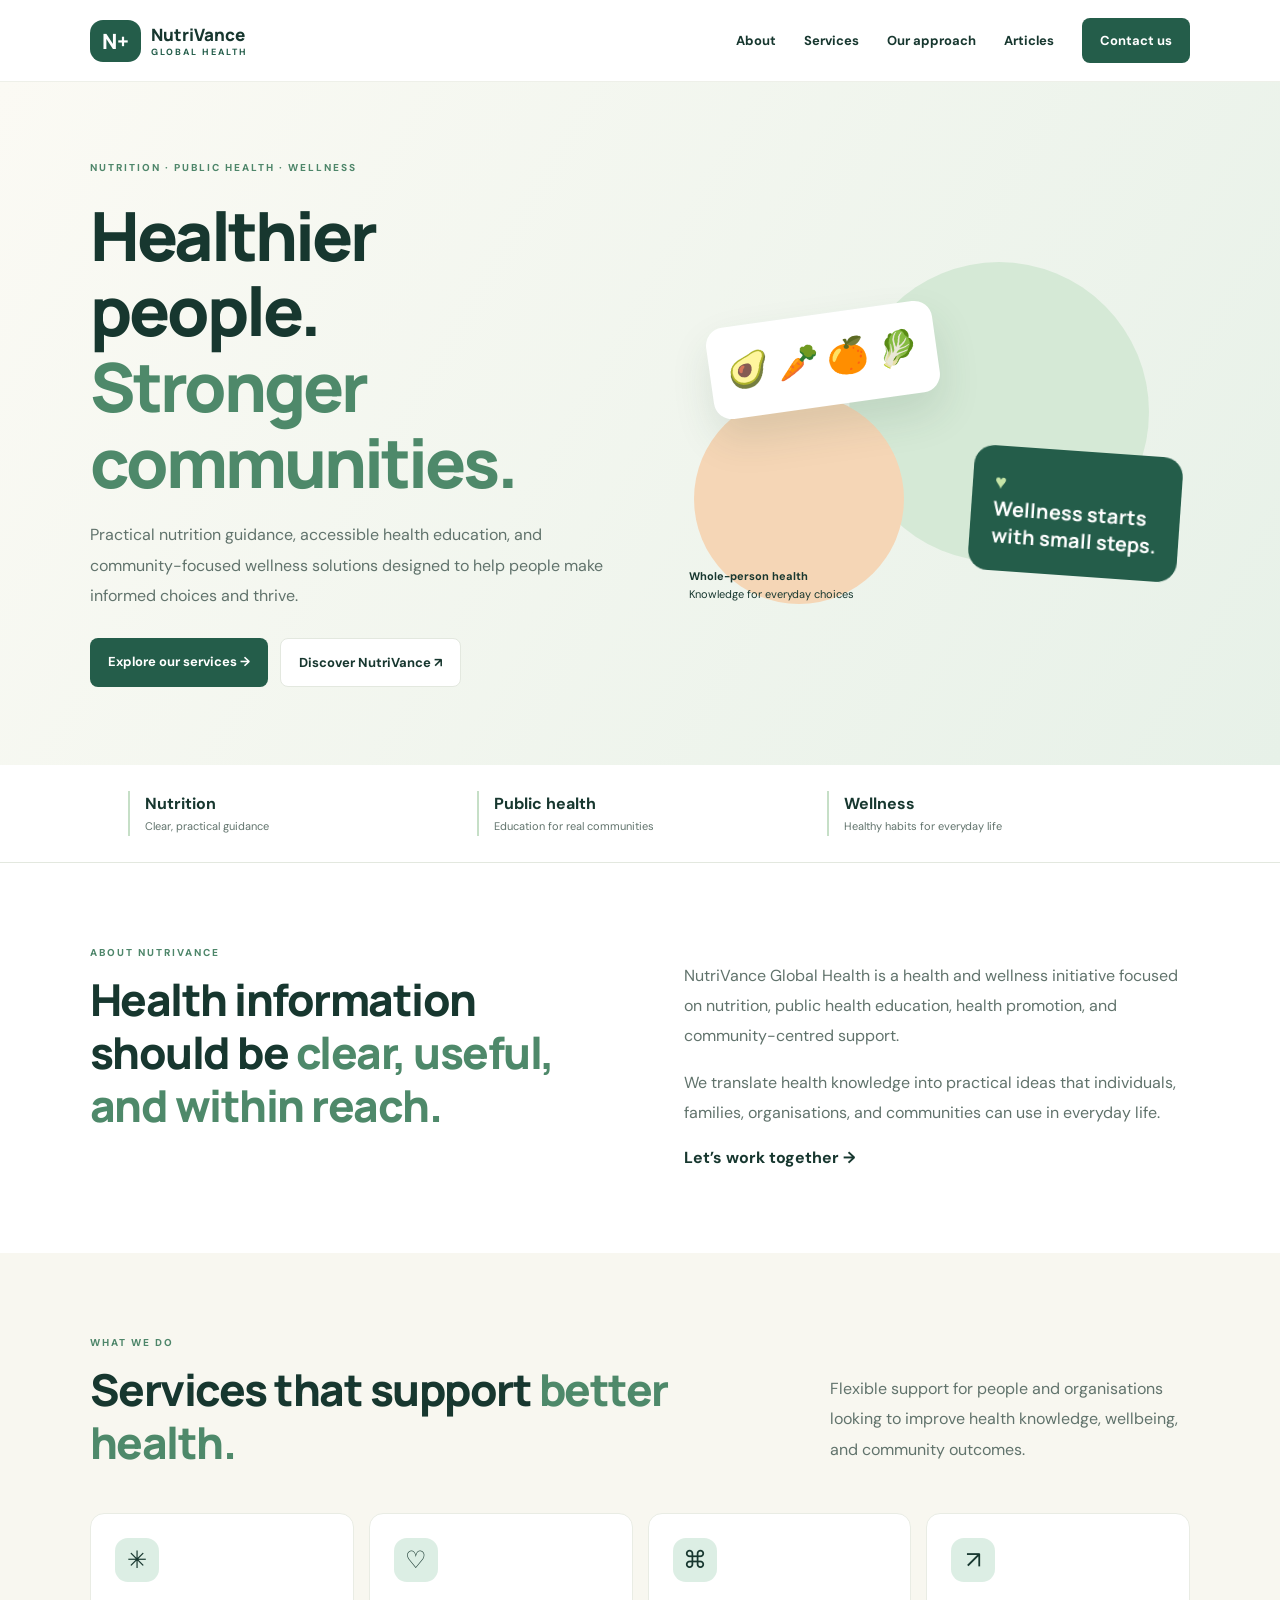
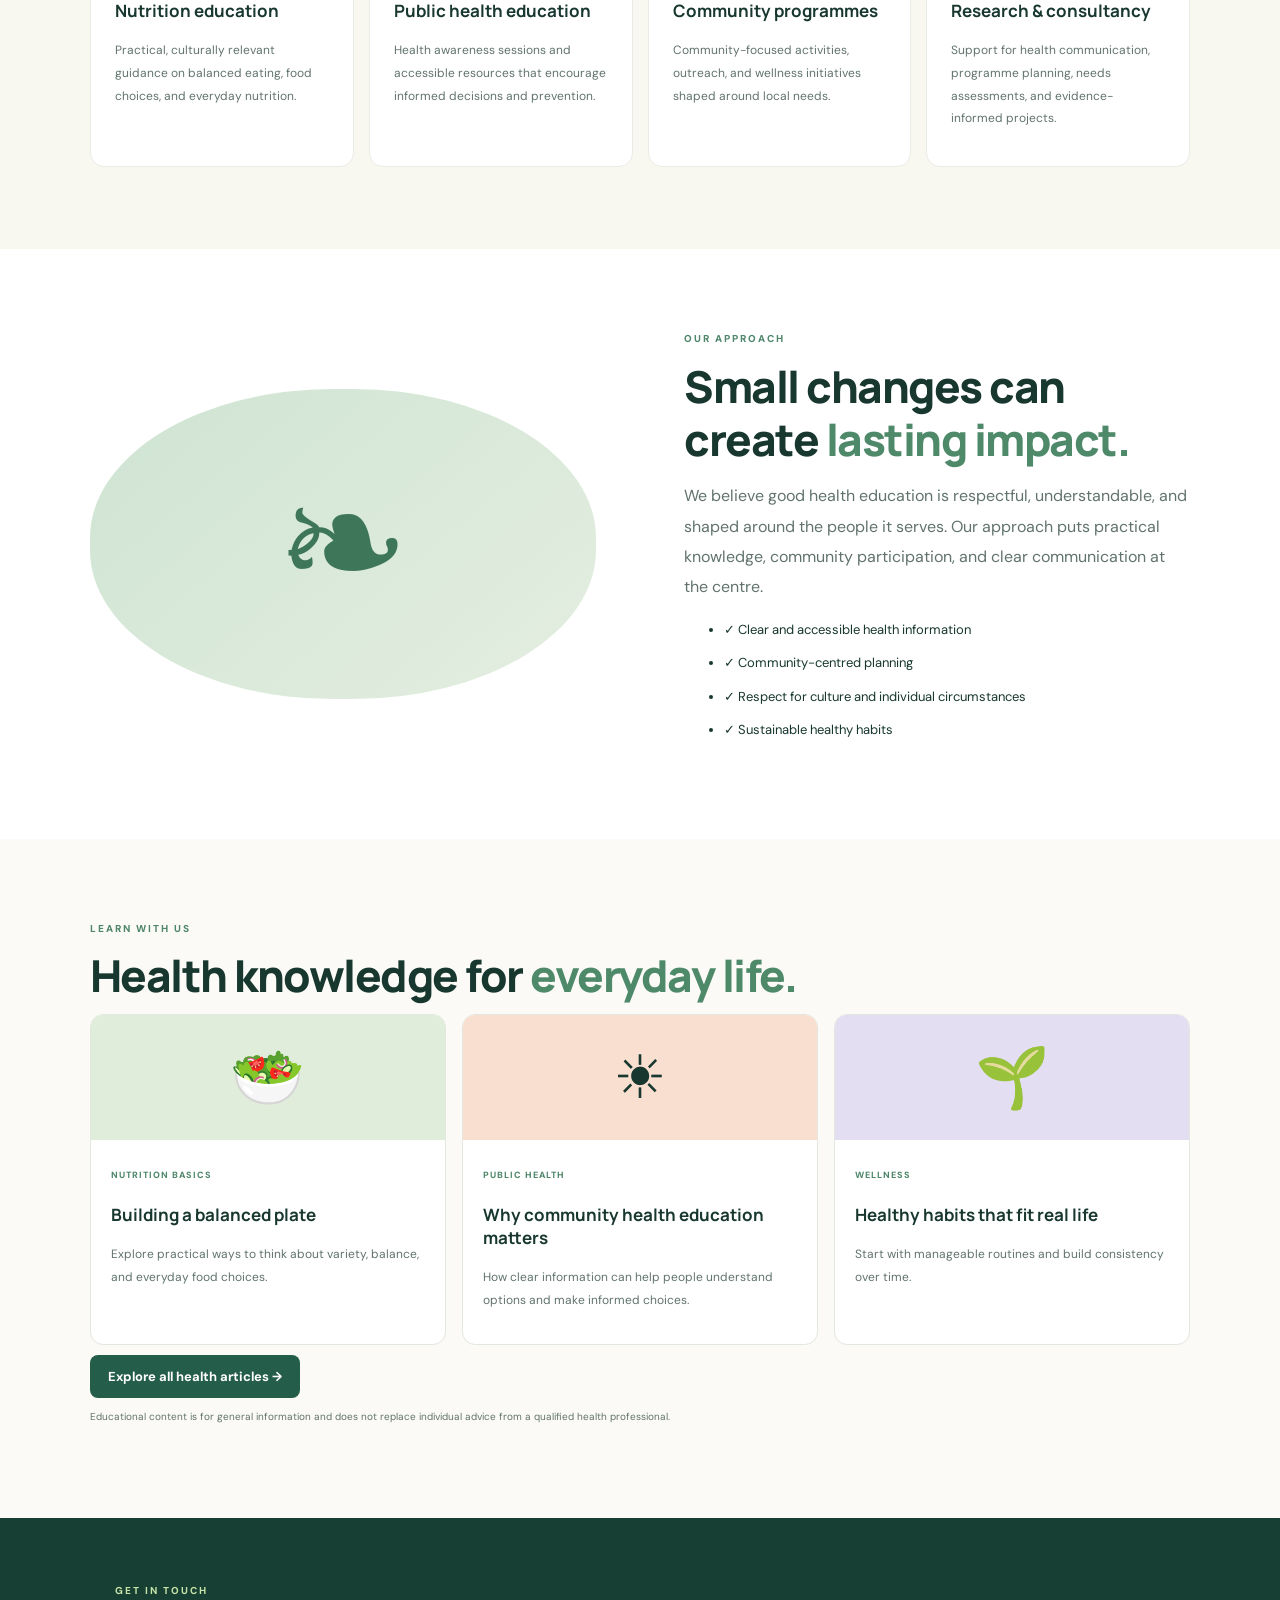
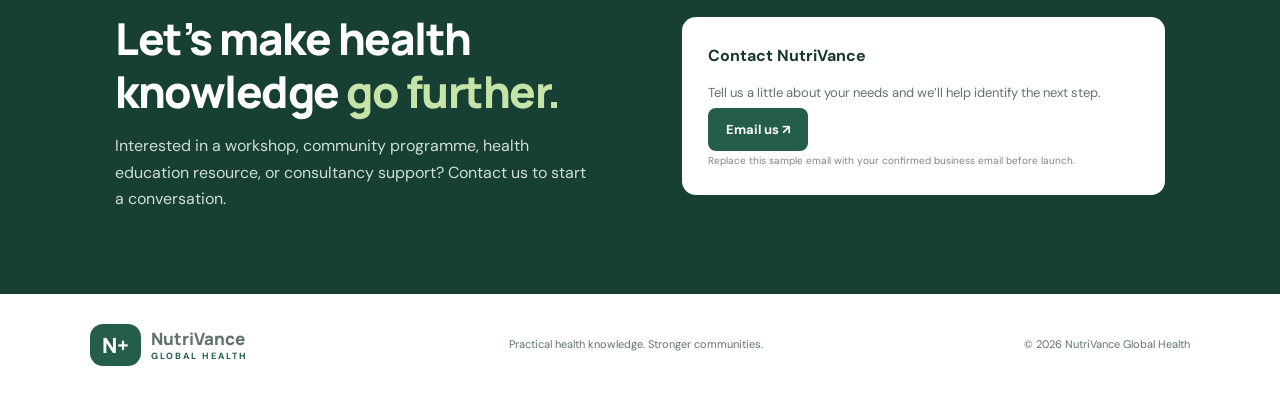
==== index.html @ e21e2927 "Add files via upload Upload website files" ====
<!doctype html>
<html lang="en"><head><meta charset="utf-8"><meta name="viewport" content="width=device-width, initial-scale=1"><meta name="description" content="NutriVance Global Health supports healthier communities through nutrition, public health education and wellness."><title>NutriVance Global Health</title><style>
@import url('https://fonts.googleapis.com/css2?family=DM+Sans:wght@400;500;600;700&family=Manrope:wght@400;500;600;700;800&display=swap');:root{--ink:#17372f;--muted:#61736c;--green:#245d4a;--cream:#f8f7f0;--line:#e3e8df}*{box-sizing:border-box}html{scroll-behavior:smooth}body{margin:0;color:var(--ink);font-family:'DM Sans',sans-serif;line-height:1.65}a{color:inherit;text-decoration:none}.header{height:82px;display:flex;align-items:center;justify-content:space-between;padding:0 7%;border-bottom:1px solid #eef0e9;background:white;position:sticky;top:0}.brand{display:flex;align-items:center;gap:10px;font:800 17px Manrope}.mark{background:var(--green);color:white;border-radius:13px;padding:7px 12px;font-size:21px}.brand small{display:block;letter-spacing:2px;font:700 9px 'DM Sans';color:var(--green)}nav{display:flex;align-items:center;gap:28px;font-size:13px;font-weight:700}.cta{background:var(--green);color:white;padding:12px 18px;border-radius:8px}.hero{padding:78px 7%;display:grid;grid-template-columns:1fr 1fr;gap:6%;align-items:center;background:linear-gradient(120deg,#fbfaf4,#e7f1e8)}.eyebrow,.tag{font-size:10px;letter-spacing:2px;font-weight:800;color:#4e866a}.hero h1{font:800 clamp(42px,5.3vw,68px)/1.12 Manrope;letter-spacing:-3px;margin:20px 0}.hero h1 em,h2 em{font-style:normal;color:#4e896a}.hero p,.section p{color:var(--muted);line-height:1.9}.hero p{max-width:540px}.buttons{display:flex;gap:12px;margin-top:26px;flex-wrap:wrap}.button{padding:13px 18px;border-radius:8px;font-weight:700;font-size:13px;background:var(--green);color:white}.button.secondary{background:white;color:var(--ink);border:1px solid var(--line)}.art{height:360px;position:relative;display:grid;place-items:center}.orb{position:absolute;border-radius:50%;width:300px;height:300px;background:#d5e9d6;right:8%;top:5%}.orb2{position:absolute;border-radius:50%;width:210px;height:210px;background:#f5d6b6;left:4%;bottom:0}.food{position:absolute;z-index:1;top:70px;left:7%;padding:18px;background:white;border-radius:18px;box-shadow:0 20px 40px #284f3920;font-size:34px;transform:rotate(-8deg)}.heart{position:absolute;z-index:2;right:2%;bottom:28px;background:var(--green);color:white;padding:22px;border-radius:20px;transform:rotate(4deg);font:700 20px Manrope}.heart span{color:#c6e4a7}.caption{position:absolute;bottom:0;left:3%;font-size:11px}.strip{display:grid;grid-template-columns:repeat(3,1fr);gap:24px;padding:26px 10%;border-bottom:1px solid var(--line)}.strip div{border-left:2px solid #c6dfc7;padding-left:15px}.strip strong,.strip span{display:block}.strip span{font-size:11px;color:var(--muted)}.section{padding:82px 7%}.intro{display:grid;grid-template-columns:1fr 1fr;gap:8%;align-items:start}.section h2,.contact h2{font:800 clamp(30px,3.5vw,44px)/1.2 Manrope;letter-spacing:-1.5px;margin:12px 0}.services{background:var(--cream)}.heading{display:flex;justify-content:space-between;gap:30px;align-items:end;margin-bottom:32px}.heading p{max-width:360px}.cards{display:grid;grid-template-columns:repeat(4,1fr);gap:15px}.card{background:white;padding:24px;border:1px solid #e9ece4;border-radius:14px}.icon{height:44px;width:44px;border-radius:13px;background:#dceee4;display:grid;place-items:center;font-size:24px}.card h3{font:700 17px Manrope}.card p{font-size:12px}.approach{display:grid;grid-template-columns:1fr 1fr;gap:8%;align-items:center}.visual{height:310px;border-radius:48%;background:linear-gradient(140deg,#cfe4d3,#e4eee0);display:grid;place-items:center;font-size:160px;color:#3e765a}.approach li{margin:12px 0;font-size:13px}.articles{background:#fbfaf6}.article-grid{display:grid;grid-template-columns:repeat(3,1fr);gap:16px}.article{border:1px solid var(--line);border-radius:13px;overflow:hidden;background:white}.article .emoji{height:125px;display:grid;place-items:center;font-size:60px;background:#e1eddb}.article div:last-child{padding:20px}.article small{font-size:9px;letter-spacing:1px;color:#4e866a;font-weight:800}.article h3{font:700 17px Manrope}.article p{font-size:12px}.contact{background:#173f34;color:white;padding:65px 9%;display:grid;grid-template-columns:1fr 1fr;gap:8%;align-items:center}.contact h2 em{color:#c6e4a7}.contact p{color:#d0ded5}.panel{background:white;color:var(--ink);border-radius:14px;padding:26px}.panel p{color:var(--muted);font-size:13px}.panel small{display:block;color:#7a8780;font-size:10px;margin-top:10px}.footer{padding:30px 7%;display:flex;justify-content:space-between;gap:15px;align-items:center;flex-wrap:wrap;font-size:11px;color:var(--muted)}@media(max-width:850px){.hero{grid-template-columns:1fr;padding:55px 6%}.art{max-width:520px;width:100%;margin:auto}.strip{padding:24px 6%}.section{padding:60px 6%}.cards{grid-template-columns:repeat(2,1fr)}.approach,.contact{grid-template-columns:1fr}.visual{height:250px}.heading{display:block}}@media(max-width:560px){.header{padding:0 5%;height:auto;min-height:75px;align-items:flex-start;padding-top:15px;padding-bottom:15px;gap:12px;flex-wrap:wrap}nav{gap:14px;flex-wrap:wrap;font-size:11px}.hero h1{letter-spacing:-2px}.art{height:280px}.orb{width:240px;height:240px}.orb2{width:160px;height:160px}.food{font-size:25px;padding:12px}.heart{font-size:16px;padding:16px}.strip{grid-template-columns:1fr;gap:14px}.intro{grid-template-columns:1fr;gap:10px}.cards,.article-grid{grid-template-columns:1fr}.contact{padding:50px 6%}.footer{display:block}.footer>*{margin:10px 0}}
</style></head><body>
<header class="header"><a class="brand" href="#home"><span class="mark">N+</span><span>NutriVance<small>GLOBAL HEALTH</small></span></a><nav><a href="#about">About</a><a href="#services">Services</a><a href="#approach">Our approach</a><a href="articles.html">Articles</a><a class="cta" href="#contact">Contact us</a></nav></header>
<main><section class="hero" id="home"><div><div class="eyebrow">NUTRITION · PUBLIC HEALTH · WELLNESS</div><h1>Healthier people.<br><em>Stronger communities.</em></h1><p>Practical nutrition guidance, accessible health education, and community-focused wellness solutions designed to help people make informed choices and thrive.</p><div class="buttons"><a class="button" href="#services">Explore our services →</a><a class="button secondary" href="#about">Discover NutriVance ↗</a></div></div><div class="art"><div class="orb"></div><div class="orb2"></div><div class="food">🥑 🥕 🍊 🥬</div><div class="heart"><span>♥</span><br>Wellness starts<br>with small steps.</div><div class="caption"><b>Whole-person health</b><br>Knowledge for everyday choices</div></div></section>
<div class="strip"><div><strong>Nutrition</strong><span>Clear, practical guidance</span></div><div><strong>Public health</strong><span>Education for real communities</span></div><div><strong>Wellness</strong><span>Healthy habits for everyday life</span></div></div>
<section class="section intro" id="about"><div><div class="tag">ABOUT NUTRIVANCE</div><h2>Health information should be <em>clear, useful, and within reach.</em></h2></div><div><p>NutriVance Global Health is a health and wellness initiative focused on nutrition, public health education, health promotion, and community-centred support.</p><p>We translate health knowledge into practical ideas that individuals, families, organisations, and communities can use in everyday life.</p><a href="#contact"><b>Let’s work together →</b></a></div></section>
<section class="section services" id="services"><div class="heading"><div><div class="tag">WHAT WE DO</div><h2>Services that support <em>better health.</em></h2></div><p>Flexible support for people and organisations looking to improve health knowledge, wellbeing, and community outcomes.</p></div><div class="cards"><article class="card"><div class="icon">✳</div><h3>Nutrition education</h3><p>Practical, culturally relevant guidance on balanced eating, food choices, and everyday nutrition.</p></article><article class="card"><div class="icon">♡</div><h3>Public health education</h3><p>Health awareness sessions and accessible resources that encourage informed decisions and prevention.</p></article><article class="card"><div class="icon">⌘</div><h3>Community programmes</h3><p>Community-focused activities, outreach, and wellness initiatives shaped around local needs.</p></article><article class="card"><div class="icon">↗</div><h3>Research & consultancy</h3><p>Support for health communication, programme planning, needs assessments, and evidence-informed projects.</p></article></div></section>
<section class="section approach" id="approach"><div class="visual">❧</div><div><div class="tag">OUR APPROACH</div><h2>Small changes can create <em>lasting impact.</em></h2><p>We believe good health education is respectful, understandable, and shaped around the people it serves. Our approach puts practical knowledge, community participation, and clear communication at the centre.</p><ul><li>✓ Clear and accessible health information</li><li>✓ Community-centred planning</li><li>✓ Respect for culture and individual circumstances</li><li>✓ Sustainable healthy habits</li></ul></div></section>
<section class="section articles" id="articles"><div class="tag">LEARN WITH US</div><h2>Health knowledge for <em>everyday life.</em></h2><div class="article-grid"><article class="article"><div class="emoji">🥗</div><div><small>NUTRITION BASICS</small><h3>Building a balanced plate</h3><p>Explore practical ways to think about variety, balance, and everyday food choices.</p></div></article><article class="article"><div class="emoji" style="background:#f9dfcf">☀</div><div><small>PUBLIC HEALTH</small><h3>Why community health education matters</h3><p>How clear information can help people understand options and make informed choices.</p></div></article><article class="article"><div class="emoji" style="background:#e4def3">🌱</div><div><small>WELLNESS</small><h3>Healthy habits that fit real life</h3><p>Start with manageable routines and build consistency over time.</p></div></article></div><p><a class="button" href="articles.html">Explore all health articles →</a></p><p style="font-size:10px">Educational content is for general information and does not replace individual advice from a qualified health professional.</p></section>
<section class="contact" id="contact"><div><div class="tag" style="color:#c6e4a7">GET IN TOUCH</div><h2>Let’s make health knowledge <em>go further.</em></h2><p>Interested in a workshop, community programme, health education resource, or consultancy support? Contact us to start a conversation.</p></div><div class="panel"><b>Contact NutriVance</b><p>Tell us a little about your needs and we’ll help identify the next step.</p><a class="button" href="mailto:hello@nutrivanceglobalhealth.com?subject=NutriVance%20Global%20Health%20Enquiry">Email us ↗</a><small>Replace this sample email with your confirmed business email before launch.</small></div></section></main>
<footer class="footer"><a class="brand" href="#home"><span class="mark">N+</span><span>NutriVance<small>GLOBAL HEALTH</small></span></a><span>Practical health knowledge. Stronger communities.</span><span>© <span id="year"></span> NutriVance Global Health</span></footer><script>document.getElementById('year').textContent=new Date().getFullYear()</script></body></html>
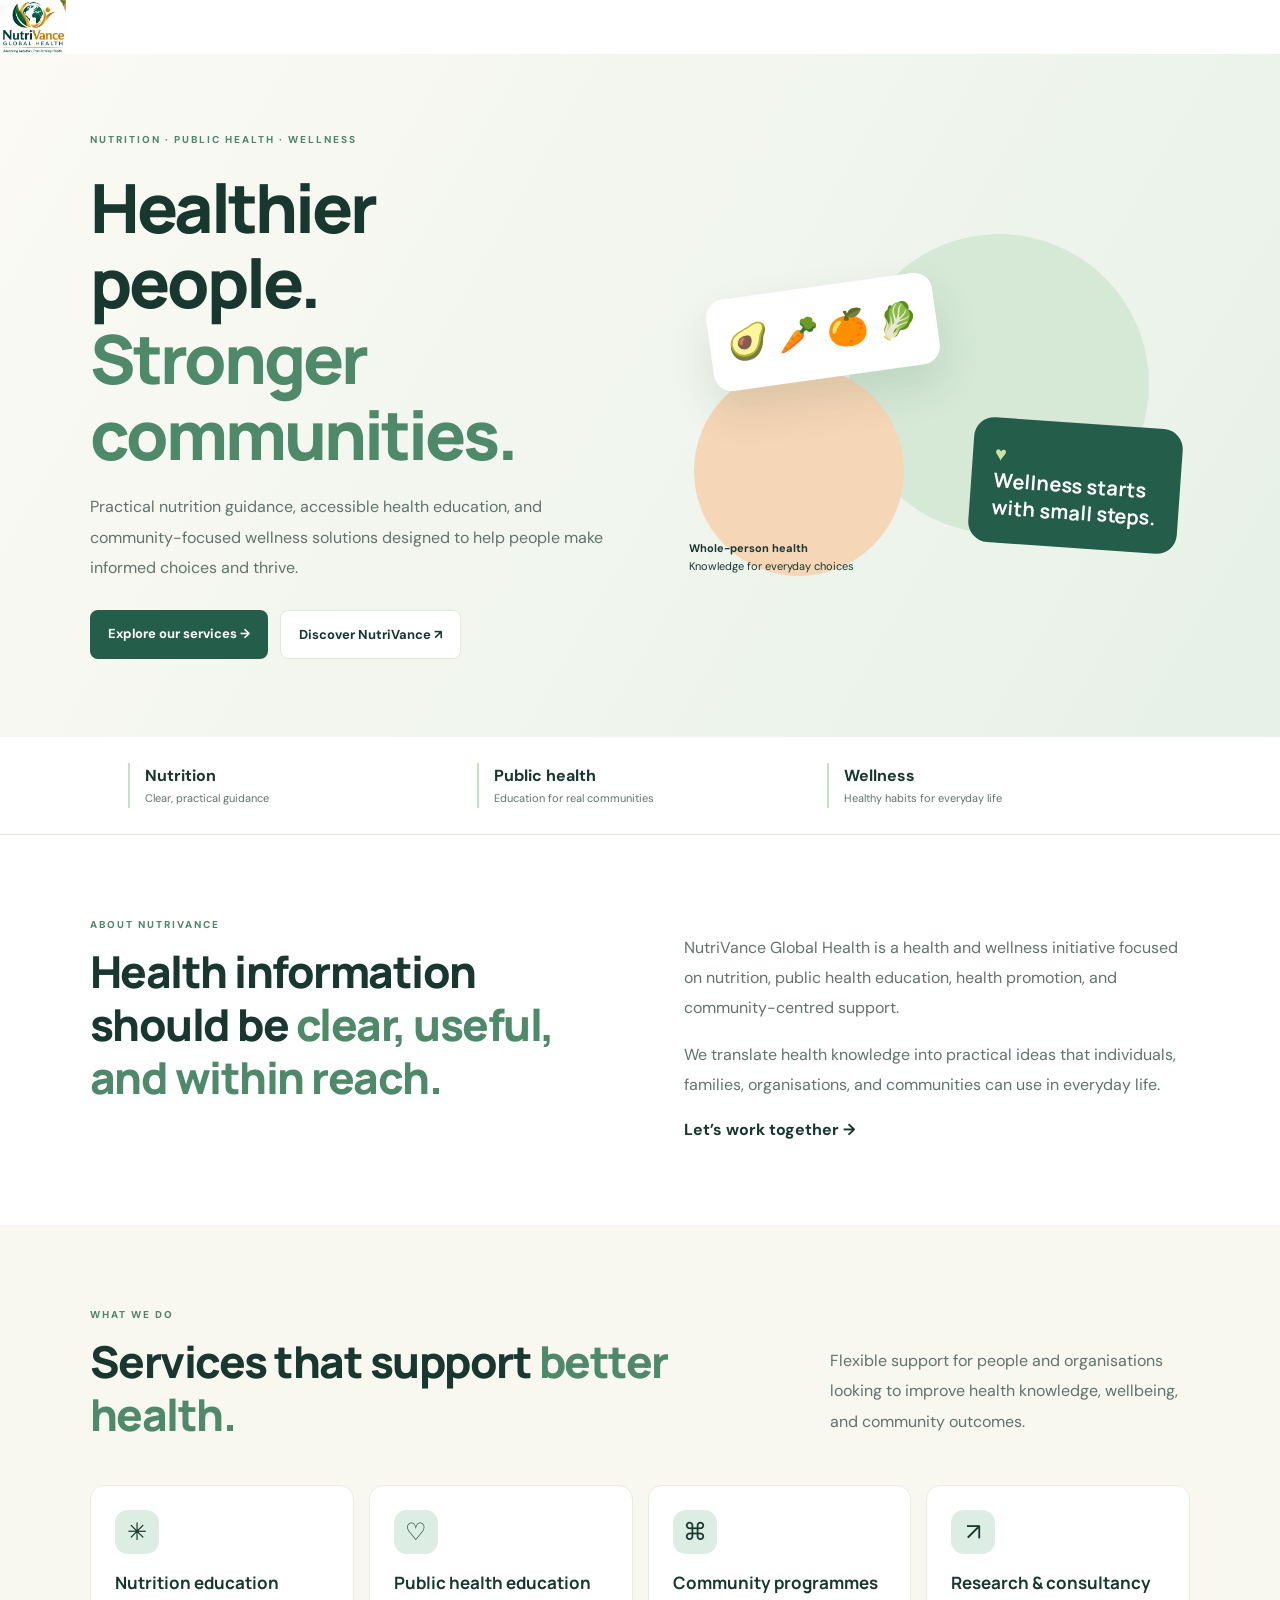
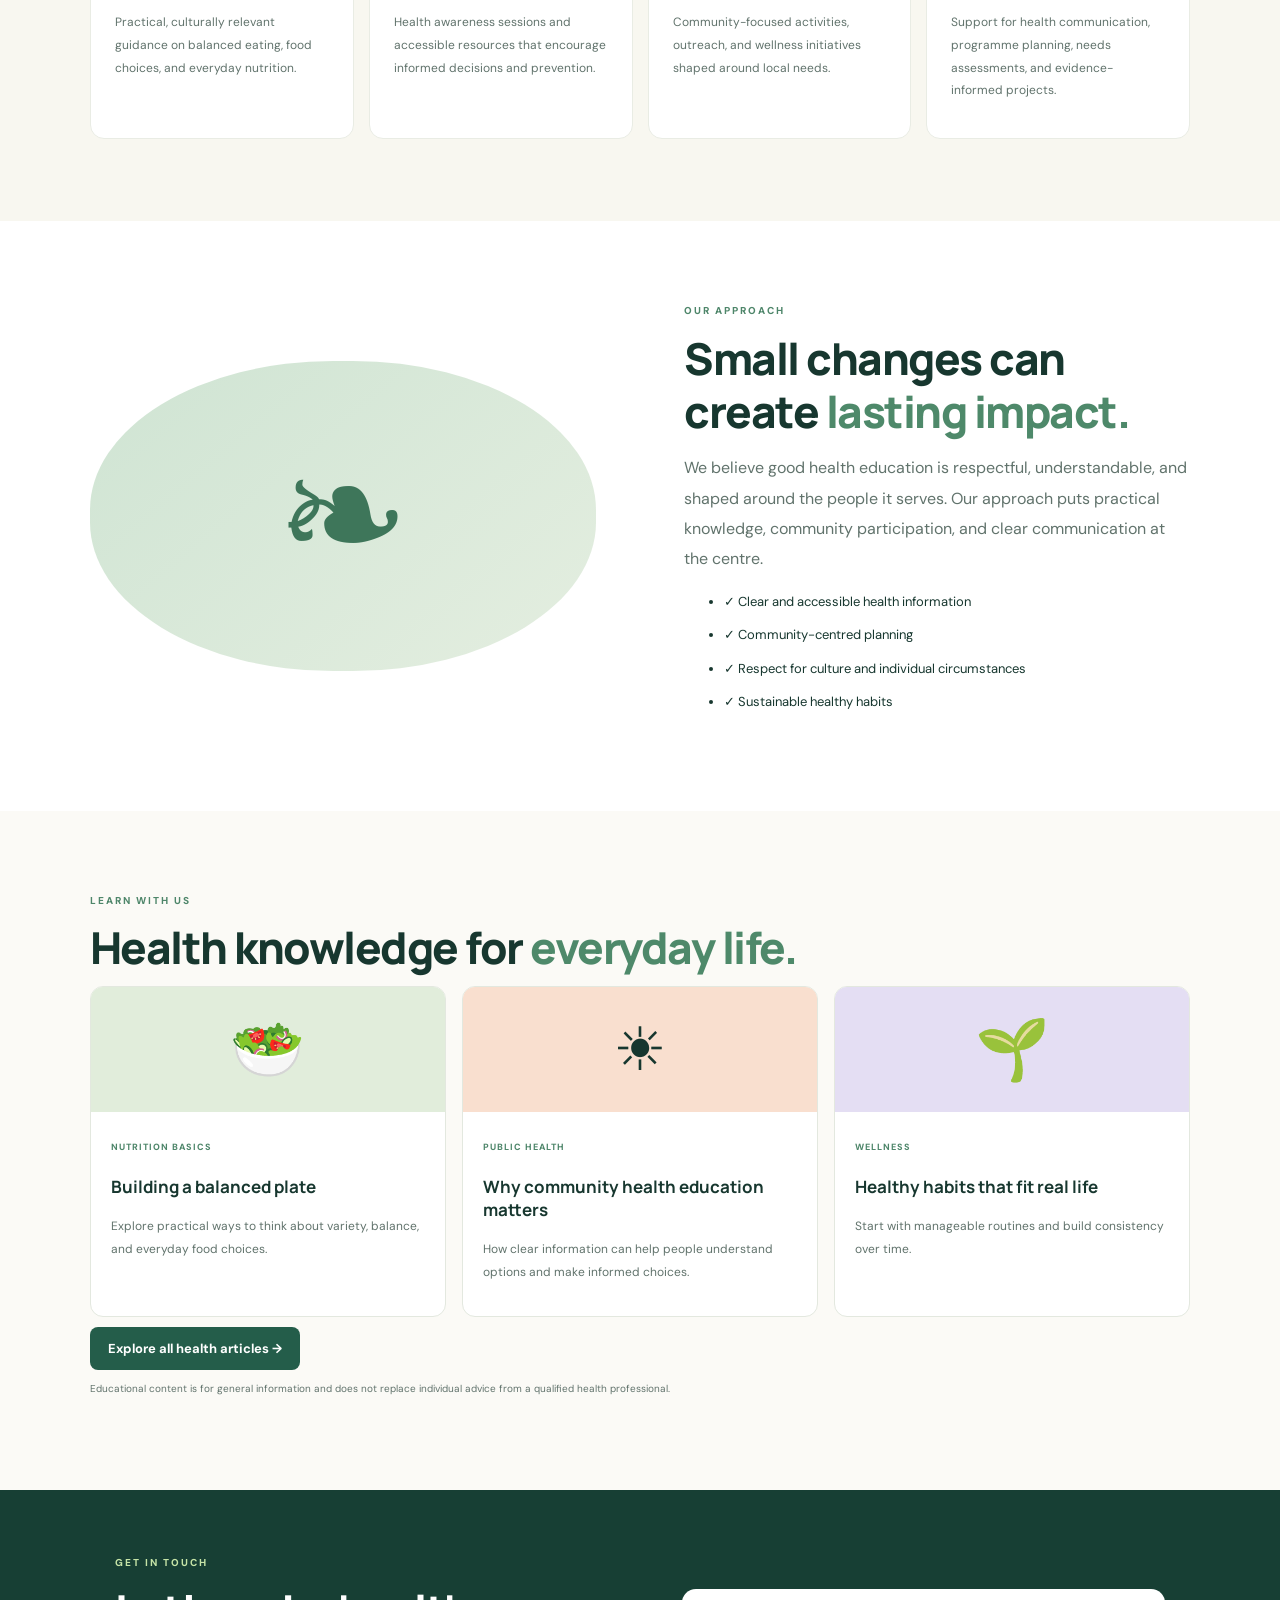
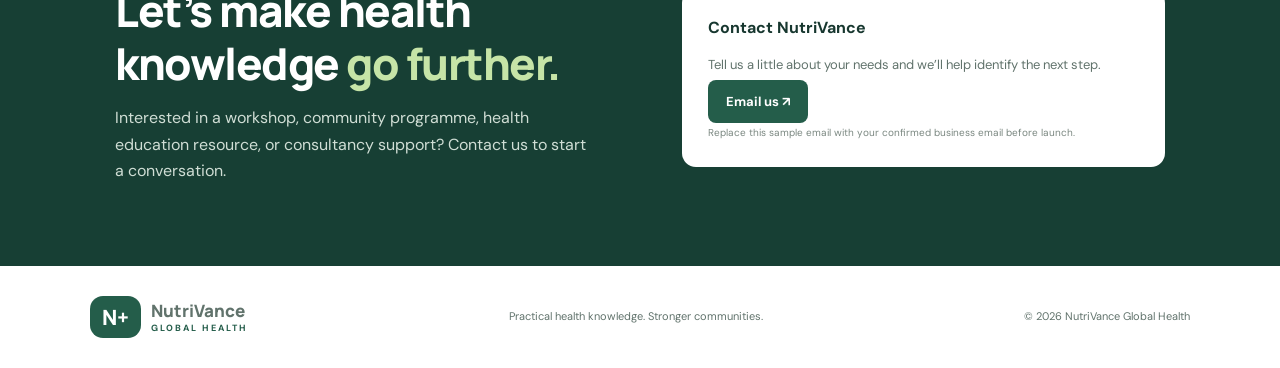
==== commit 81aecfbd: "Update index.html" ====
--- a/index.html
+++ b/index.html
@@ -1,8 +1,15 @@
 <!doctype html>
 <html lang="en"><head><meta charset="utf-8"><meta name="viewport" content="width=device-width, initial-scale=1"><meta name="description" content="NutriVance Global Health supports healthier communities through nutrition, public health education and wellness."><title>NutriVance Global Health</title><style>
 @import url('https://fonts.googleapis.com/css2?family=DM+Sans:wght@400;500;600;700&family=Manrope:wght@400;500;600;700;800&display=swap');:root{--ink:#17372f;--muted:#61736c;--green:#245d4a;--cream:#f8f7f0;--line:#e3e8df}*{box-sizing:border-box}html{scroll-behavior:smooth}body{margin:0;color:var(--ink);font-family:'DM Sans',sans-serif;line-height:1.65}a{color:inherit;text-decoration:none}.header{height:82px;display:flex;align-items:center;justify-content:space-between;padding:0 7%;border-bottom:1px solid #eef0e9;background:white;position:sticky;top:0}.brand{display:flex;align-items:center;gap:10px;font:800 17px Manrope}.mark{background:var(--green);color:white;border-radius:13px;padding:7px 12px;font-size:21px}.brand small{display:block;letter-spacing:2px;font:700 9px 'DM Sans';color:var(--green)}nav{display:flex;align-items:center;gap:28px;font-size:13px;font-weight:700}.cta{background:var(--green);color:white;padding:12px 18px;border-radius:8px}.hero{padding:78px 7%;display:grid;grid-template-columns:1fr 1fr;gap:6%;align-items:center;background:linear-gradient(120deg,#fbfaf4,#e7f1e8)}.eyebrow,.tag{font-size:10px;letter-spacing:2px;font-weight:800;color:#4e866a}.hero h1{font:800 clamp(42px,5.3vw,68px)/1.12 Manrope;letter-spacing:-3px;margin:20px 0}.hero h1 em,h2 em{font-style:normal;color:#4e896a}.hero p,.section p{color:var(--muted);line-height:1.9}.hero p{max-width:540px}.buttons{display:flex;gap:12px;margin-top:26px;flex-wrap:wrap}.button{padding:13px 18px;border-radius:8px;font-weight:700;font-size:13px;background:var(--green);color:white}.button.secondary{background:white;color:var(--ink);border:1px solid var(--line)}.art{height:360px;position:relative;display:grid;place-items:center}.orb{position:absolute;border-radius:50%;width:300px;height:300px;background:#d5e9d6;right:8%;top:5%}.orb2{position:absolute;border-radius:50%;width:210px;height:210px;background:#f5d6b6;left:4%;bottom:0}.food{position:absolute;z-index:1;top:70px;left:7%;padding:18px;background:white;border-radius:18px;box-shadow:0 20px 40px #284f3920;font-size:34px;transform:rotate(-8deg)}.heart{position:absolute;z-index:2;right:2%;bottom:28px;background:var(--green);color:white;padding:22px;border-radius:20px;transform:rotate(4deg);font:700 20px Manrope}.heart span{color:#c6e4a7}.caption{position:absolute;bottom:0;left:3%;font-size:11px}.strip{display:grid;grid-template-columns:repeat(3,1fr);gap:24px;padding:26px 10%;border-bottom:1px solid var(--line)}.strip div{border-left:2px solid #c6dfc7;padding-left:15px}.strip strong,.strip span{display:block}.strip span{font-size:11px;color:var(--muted)}.section{padding:82px 7%}.intro{display:grid;grid-template-columns:1fr 1fr;gap:8%;align-items:start}.section h2,.contact h2{font:800 clamp(30px,3.5vw,44px)/1.2 Manrope;letter-spacing:-1.5px;margin:12px 0}.services{background:var(--cream)}.heading{display:flex;justify-content:space-between;gap:30px;align-items:end;margin-bottom:32px}.heading p{max-width:360px}.cards{display:grid;grid-template-columns:repeat(4,1fr);gap:15px}.card{background:white;padding:24px;border:1px solid #e9ece4;border-radius:14px}.icon{height:44px;width:44px;border-radius:13px;background:#dceee4;display:grid;place-items:center;font-size:24px}.card h3{font:700 17px Manrope}.card p{font-size:12px}.approach{display:grid;grid-template-columns:1fr 1fr;gap:8%;align-items:center}.visual{height:310px;border-radius:48%;background:linear-gradient(140deg,#cfe4d3,#e4eee0);display:grid;place-items:center;font-size:160px;color:#3e765a}.approach li{margin:12px 0;font-size:13px}.articles{background:#fbfaf6}.article-grid{display:grid;grid-template-columns:repeat(3,1fr);gap:16px}.article{border:1px solid var(--line);border-radius:13px;overflow:hidden;background:white}.article .emoji{height:125px;display:grid;place-items:center;font-size:60px;background:#e1eddb}.article div:last-child{padding:20px}.article small{font-size:9px;letter-spacing:1px;color:#4e866a;font-weight:800}.article h3{font:700 17px Manrope}.article p{font-size:12px}.contact{background:#173f34;color:white;padding:65px 9%;display:grid;grid-template-columns:1fr 1fr;gap:8%;align-items:center}.contact h2 em{color:#c6e4a7}.contact p{color:#d0ded5}.panel{background:white;color:var(--ink);border-radius:14px;padding:26px}.panel p{color:var(--muted);font-size:13px}.panel small{display:block;color:#7a8780;font-size:10px;margin-top:10px}.footer{padding:30px 7%;display:flex;justify-content:space-between;gap:15px;align-items:center;flex-wrap:wrap;font-size:11px;color:var(--muted)}@media(max-width:850px){.hero{grid-template-columns:1fr;padding:55px 6%}.art{max-width:520px;width:100%;margin:auto}.strip{padding:24px 6%}.section{padding:60px 6%}.cards{grid-template-columns:repeat(2,1fr)}.approach,.contact{grid-template-columns:1fr}.visual{height:250px}.heading{display:block}}@media(max-width:560px){.header{padding:0 5%;height:auto;min-height:75px;align-items:flex-start;padding-top:15px;padding-bottom:15px;gap:12px;flex-wrap:wrap}nav{gap:14px;flex-wrap:wrap;font-size:11px}.hero h1{letter-spacing:-2px}.art{height:280px}.orb{width:240px;height:240px}.orb2{width:160px;height:160px}.food{font-size:25px;padding:12px}.heart{font-size:16px;padding:16px}.strip{grid-template-columns:1fr;gap:14px}.intro{grid-template-columns:1fr;gap:10px}.cards,.article-grid{grid-template-columns:1fr}.contact{padding:50px 6%}.footer{display:block}.footer>*{margin:10px 0}}
+  .brand-logo {
+  display: block;
+  height: 54px;
+  width: auto;
+  max-width: 220px;
+  object-fit: contain;
+}
 </style></head><body>
-<header class="header"><a class="brand" href="#home"><span class="mark">N+</span><span>NutriVance<small>GLOBAL HEALTH</small></span></a><nav><a href="#about">About</a><a href="#services">Services</a><a href="#approach">Our approach</a><a href="articles.html">Articles</a><a class="cta" href="#contact">Contact us</a></nav></header>
+<a class="brand" href="#home"><img src="nutrivance-logo.jpeg" alt="NutriVance Global Health" class="brand-logo"></a>
 <main><section class="hero" id="home"><div><div class="eyebrow">NUTRITION · PUBLIC HEALTH · WELLNESS</div><h1>Healthier people.<br><em>Stronger communities.</em></h1><p>Practical nutrition guidance, accessible health education, and community-focused wellness solutions designed to help people make informed choices and thrive.</p><div class="buttons"><a class="button" href="#services">Explore our services →</a><a class="button secondary" href="#about">Discover NutriVance ↗</a></div></div><div class="art"><div class="orb"></div><div class="orb2"></div><div class="food">🥑 🥕 🍊 🥬</div><div class="heart"><span>♥</span><br>Wellness starts<br>with small steps.</div><div class="caption"><b>Whole-person health</b><br>Knowledge for everyday choices</div></div></section>
 <div class="strip"><div><strong>Nutrition</strong><span>Clear, practical guidance</span></div><div><strong>Public health</strong><span>Education for real communities</span></div><div><strong>Wellness</strong><span>Healthy habits for everyday life</span></div></div>
 <section class="section intro" id="about"><div><div class="tag">ABOUT NUTRIVANCE</div><h2>Health information should be <em>clear, useful, and within reach.</em></h2></div><div><p>NutriVance Global Health is a health and wellness initiative focused on nutrition, public health education, health promotion, and community-centred support.</p><p>We translate health knowledge into practical ideas that individuals, families, organisations, and communities can use in everyday life.</p><a href="#contact"><b>Let’s work together →</b></a></div></section>
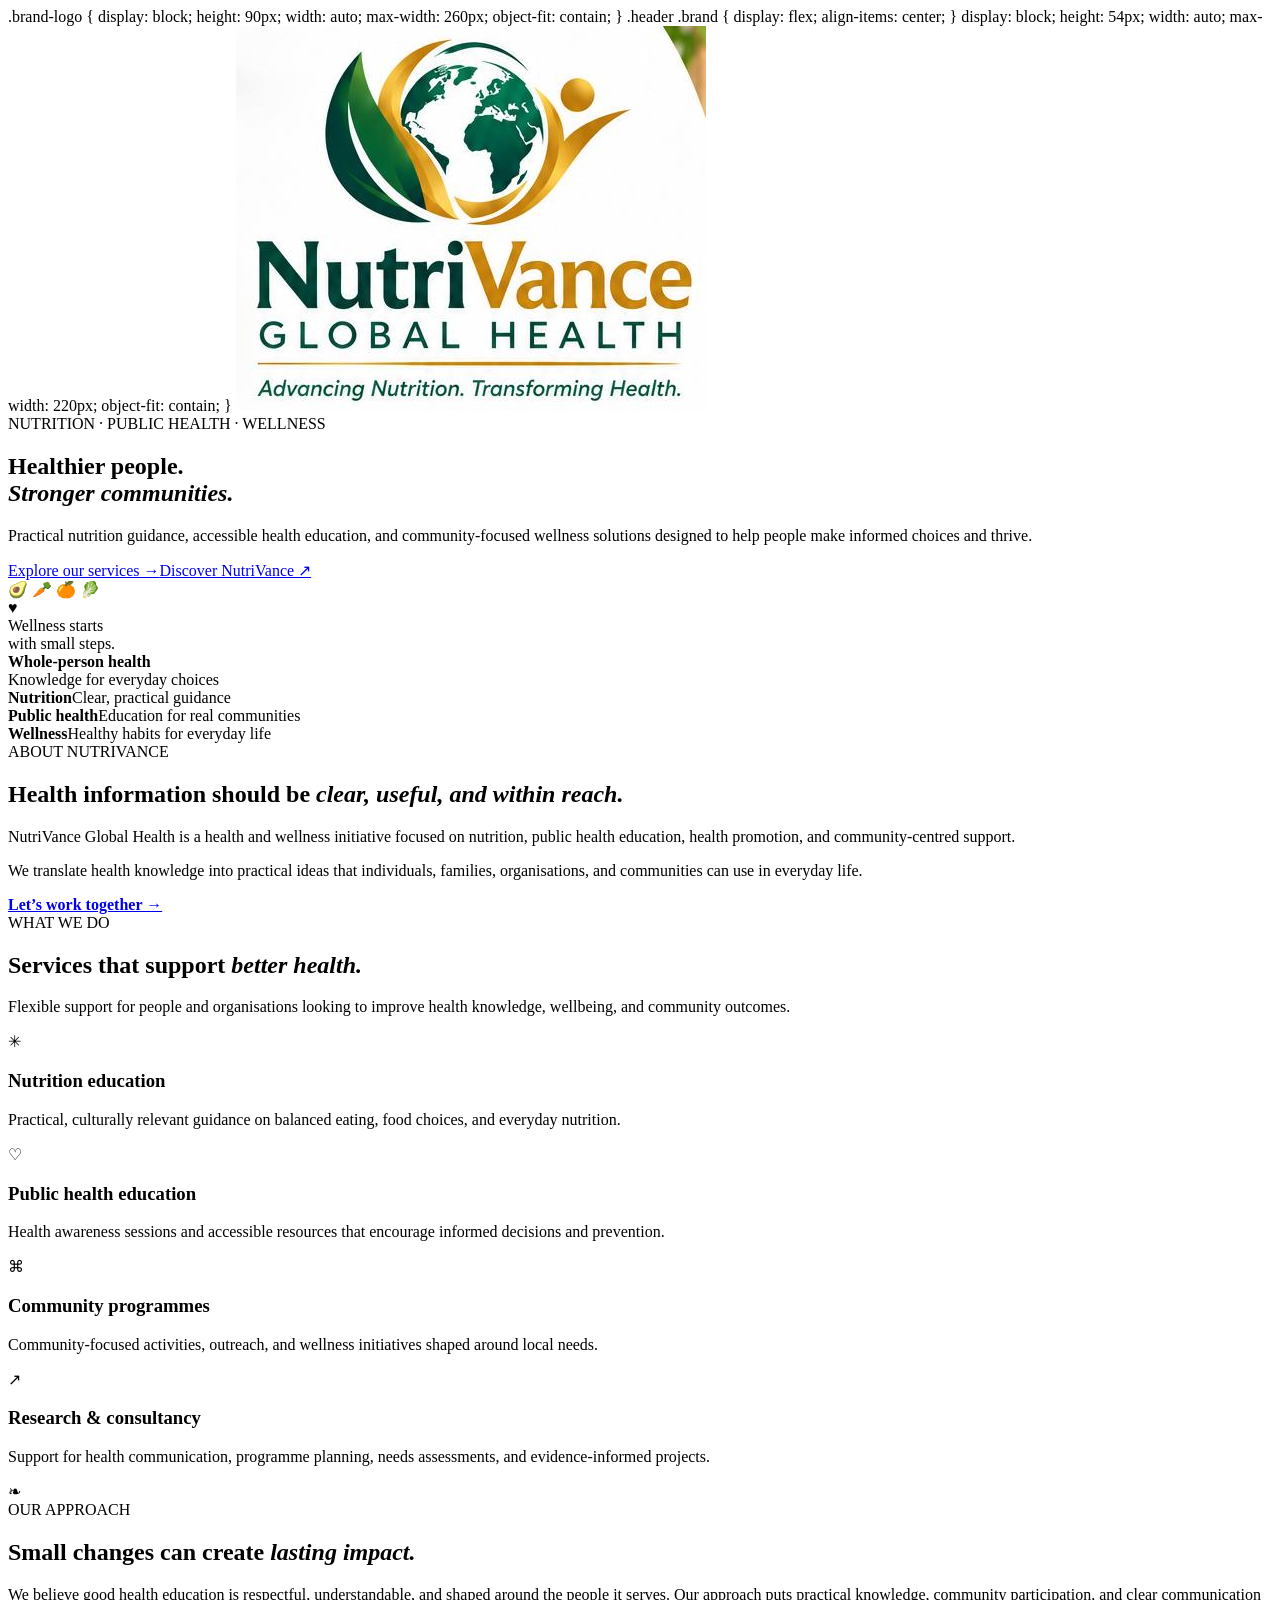
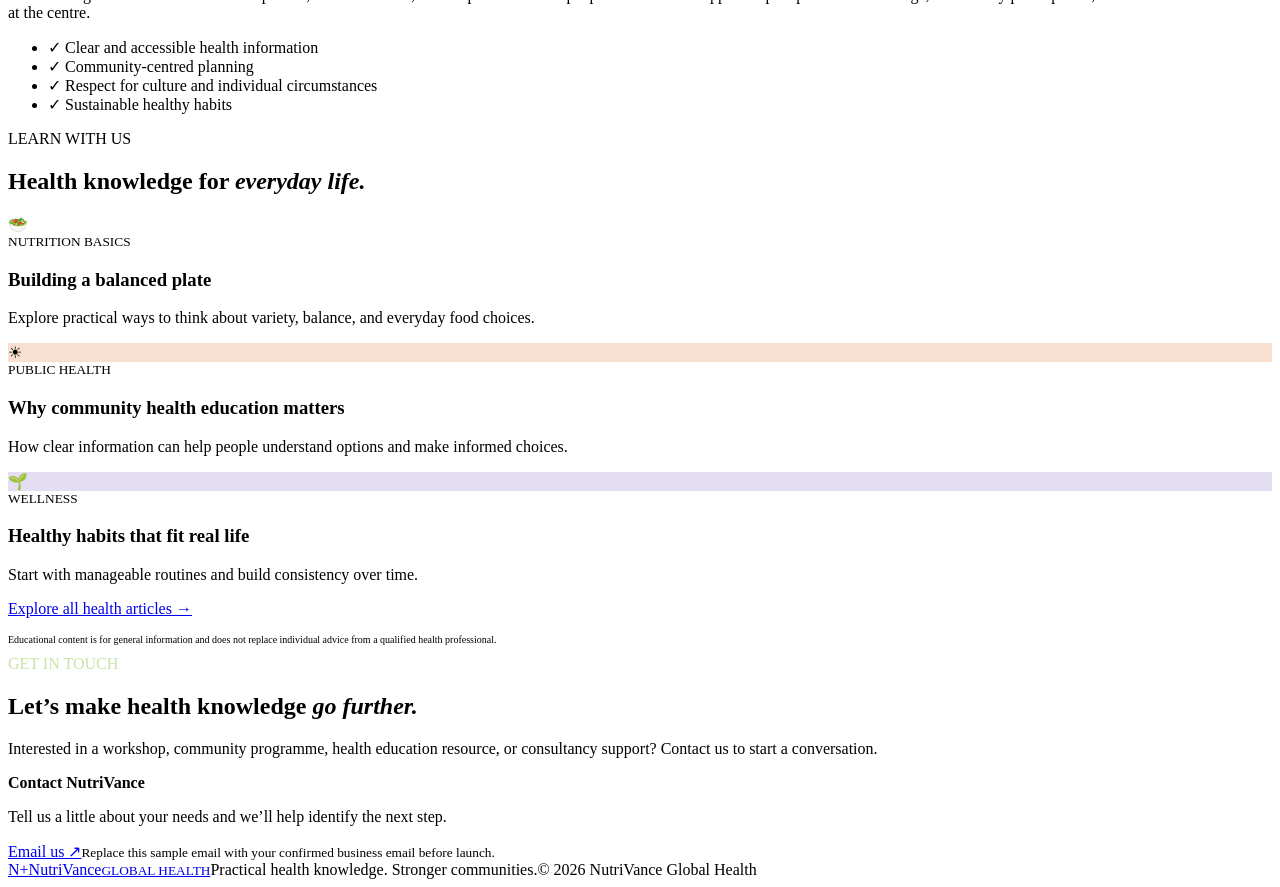
==== commit 5607df28: "Update index.html" ====
--- a/index.html
+++ b/index.html
@@ -1,7 +1,15 @@
-<!doctype html>
-<html lang="en"><head><meta charset="utf-8"><meta name="viewport" content="width=device-width, initial-scale=1"><meta name="description" content="NutriVance Global Health supports healthier communities through nutrition, public health education and wellness."><title>NutriVance Global Health</title><style>
-@import url('https://fonts.googleapis.com/css2?family=DM+Sans:wght@400;500;600;700&family=Manrope:wght@400;500;600;700;800&display=swap');:root{--ink:#17372f;--muted:#61736c;--green:#245d4a;--cream:#f8f7f0;--line:#e3e8df}*{box-sizing:border-box}html{scroll-behavior:smooth}body{margin:0;color:var(--ink);font-family:'DM Sans',sans-serif;line-height:1.65}a{color:inherit;text-decoration:none}.header{height:82px;display:flex;align-items:center;justify-content:space-between;padding:0 7%;border-bottom:1px solid #eef0e9;background:white;position:sticky;top:0}.brand{display:flex;align-items:center;gap:10px;font:800 17px Manrope}.mark{background:var(--green);color:white;border-radius:13px;padding:7px 12px;font-size:21px}.brand small{display:block;letter-spacing:2px;font:700 9px 'DM Sans';color:var(--green)}nav{display:flex;align-items:center;gap:28px;font-size:13px;font-weight:700}.cta{background:var(--green);color:white;padding:12px 18px;border-radius:8px}.hero{padding:78px 7%;display:grid;grid-template-columns:1fr 1fr;gap:6%;align-items:center;background:linear-gradient(120deg,#fbfaf4,#e7f1e8)}.eyebrow,.tag{font-size:10px;letter-spacing:2px;font-weight:800;color:#4e866a}.hero h1{font:800 clamp(42px,5.3vw,68px)/1.12 Manrope;letter-spacing:-3px;margin:20px 0}.hero h1 em,h2 em{font-style:normal;color:#4e896a}.hero p,.section p{color:var(--muted);line-height:1.9}.hero p{max-width:540px}.buttons{display:flex;gap:12px;margin-top:26px;flex-wrap:wrap}.button{padding:13px 18px;border-radius:8px;font-weight:700;font-size:13px;background:var(--green);color:white}.button.secondary{background:white;color:var(--ink);border:1px solid var(--line)}.art{height:360px;position:relative;display:grid;place-items:center}.orb{position:absolute;border-radius:50%;width:300px;height:300px;background:#d5e9d6;right:8%;top:5%}.orb2{position:absolute;border-radius:50%;width:210px;height:210px;background:#f5d6b6;left:4%;bottom:0}.food{position:absolute;z-index:1;top:70px;left:7%;padding:18px;background:white;border-radius:18px;box-shadow:0 20px 40px #284f3920;font-size:34px;transform:rotate(-8deg)}.heart{position:absolute;z-index:2;right:2%;bottom:28px;background:var(--green);color:white;padding:22px;border-radius:20px;transform:rotate(4deg);font:700 20px Manrope}.heart span{color:#c6e4a7}.caption{position:absolute;bottom:0;left:3%;font-size:11px}.strip{display:grid;grid-template-columns:repeat(3,1fr);gap:24px;padding:26px 10%;border-bottom:1px solid var(--line)}.strip div{border-left:2px solid #c6dfc7;padding-left:15px}.strip strong,.strip span{display:block}.strip span{font-size:11px;color:var(--muted)}.section{padding:82px 7%}.intro{display:grid;grid-template-columns:1fr 1fr;gap:8%;align-items:start}.section h2,.contact h2{font:800 clamp(30px,3.5vw,44px)/1.2 Manrope;letter-spacing:-1.5px;margin:12px 0}.services{background:var(--cream)}.heading{display:flex;justify-content:space-between;gap:30px;align-items:end;margin-bottom:32px}.heading p{max-width:360px}.cards{display:grid;grid-template-columns:repeat(4,1fr);gap:15px}.card{background:white;padding:24px;border:1px solid #e9ece4;border-radius:14px}.icon{height:44px;width:44px;border-radius:13px;background:#dceee4;display:grid;place-items:center;font-size:24px}.card h3{font:700 17px Manrope}.card p{font-size:12px}.approach{display:grid;grid-template-columns:1fr 1fr;gap:8%;align-items:center}.visual{height:310px;border-radius:48%;background:linear-gradient(140deg,#cfe4d3,#e4eee0);display:grid;place-items:center;font-size:160px;color:#3e765a}.approach li{margin:12px 0;font-size:13px}.articles{background:#fbfaf6}.article-grid{display:grid;grid-template-columns:repeat(3,1fr);gap:16px}.article{border:1px solid var(--line);border-radius:13px;overflow:hidden;background:white}.article .emoji{height:125px;display:grid;place-items:center;font-size:60px;background:#e1eddb}.article div:last-child{padding:20px}.article small{font-size:9px;letter-spacing:1px;color:#4e866a;font-weight:800}.article h3{font:700 17px Manrope}.article p{font-size:12px}.contact{background:#173f34;color:white;padding:65px 9%;display:grid;grid-template-columns:1fr 1fr;gap:8%;align-items:center}.contact h2 em{color:#c6e4a7}.contact p{color:#d0ded5}.panel{background:white;color:var(--ink);border-radius:14px;padding:26px}.panel p{color:var(--muted);font-size:13px}.panel small{display:block;color:#7a8780;font-size:10px;margin-top:10px}.footer{padding:30px 7%;display:flex;justify-content:space-between;gap:15px;align-items:center;flex-wrap:wrap;font-size:11px;color:var(--muted)}@media(max-width:850px){.hero{grid-template-columns:1fr;padding:55px 6%}.art{max-width:520px;width:100%;margin:auto}.strip{padding:24px 6%}.section{padding:60px 6%}.cards{grid-template-columns:repeat(2,1fr)}.approach,.contact{grid-template-columns:1fr}.visual{height:250px}.heading{display:block}}@media(max-width:560px){.header{padding:0 5%;height:auto;min-height:75px;align-items:flex-start;padding-top:15px;padding-bottom:15px;gap:12px;flex-wrap:wrap}nav{gap:14px;flex-wrap:wrap;font-size:11px}.hero h1{letter-spacing:-2px}.art{height:280px}.orb{width:240px;height:240px}.orb2{width:160px;height:160px}.food{font-size:25px;padding:12px}.heart{font-size:16px;padding:16px}.strip{grid-template-columns:1fr;gap:14px}.intro{grid-template-columns:1fr;gap:10px}.cards,.article-grid{grid-template-columns:1fr}.contact{padding:50px 6%}.footer{display:block}.footer>*{margin:10px 0}}
-  .brand-logo {
+.brand-logo {
+  display: block;
+  height: 90px;
+  width: auto;
+  max-width: 260px;
+  object-fit: contain;
+}
+
+.header .brand {
+  display: flex;
+  align-items: center;
+}
   display: block;
   height: 54px;
   width: auto;
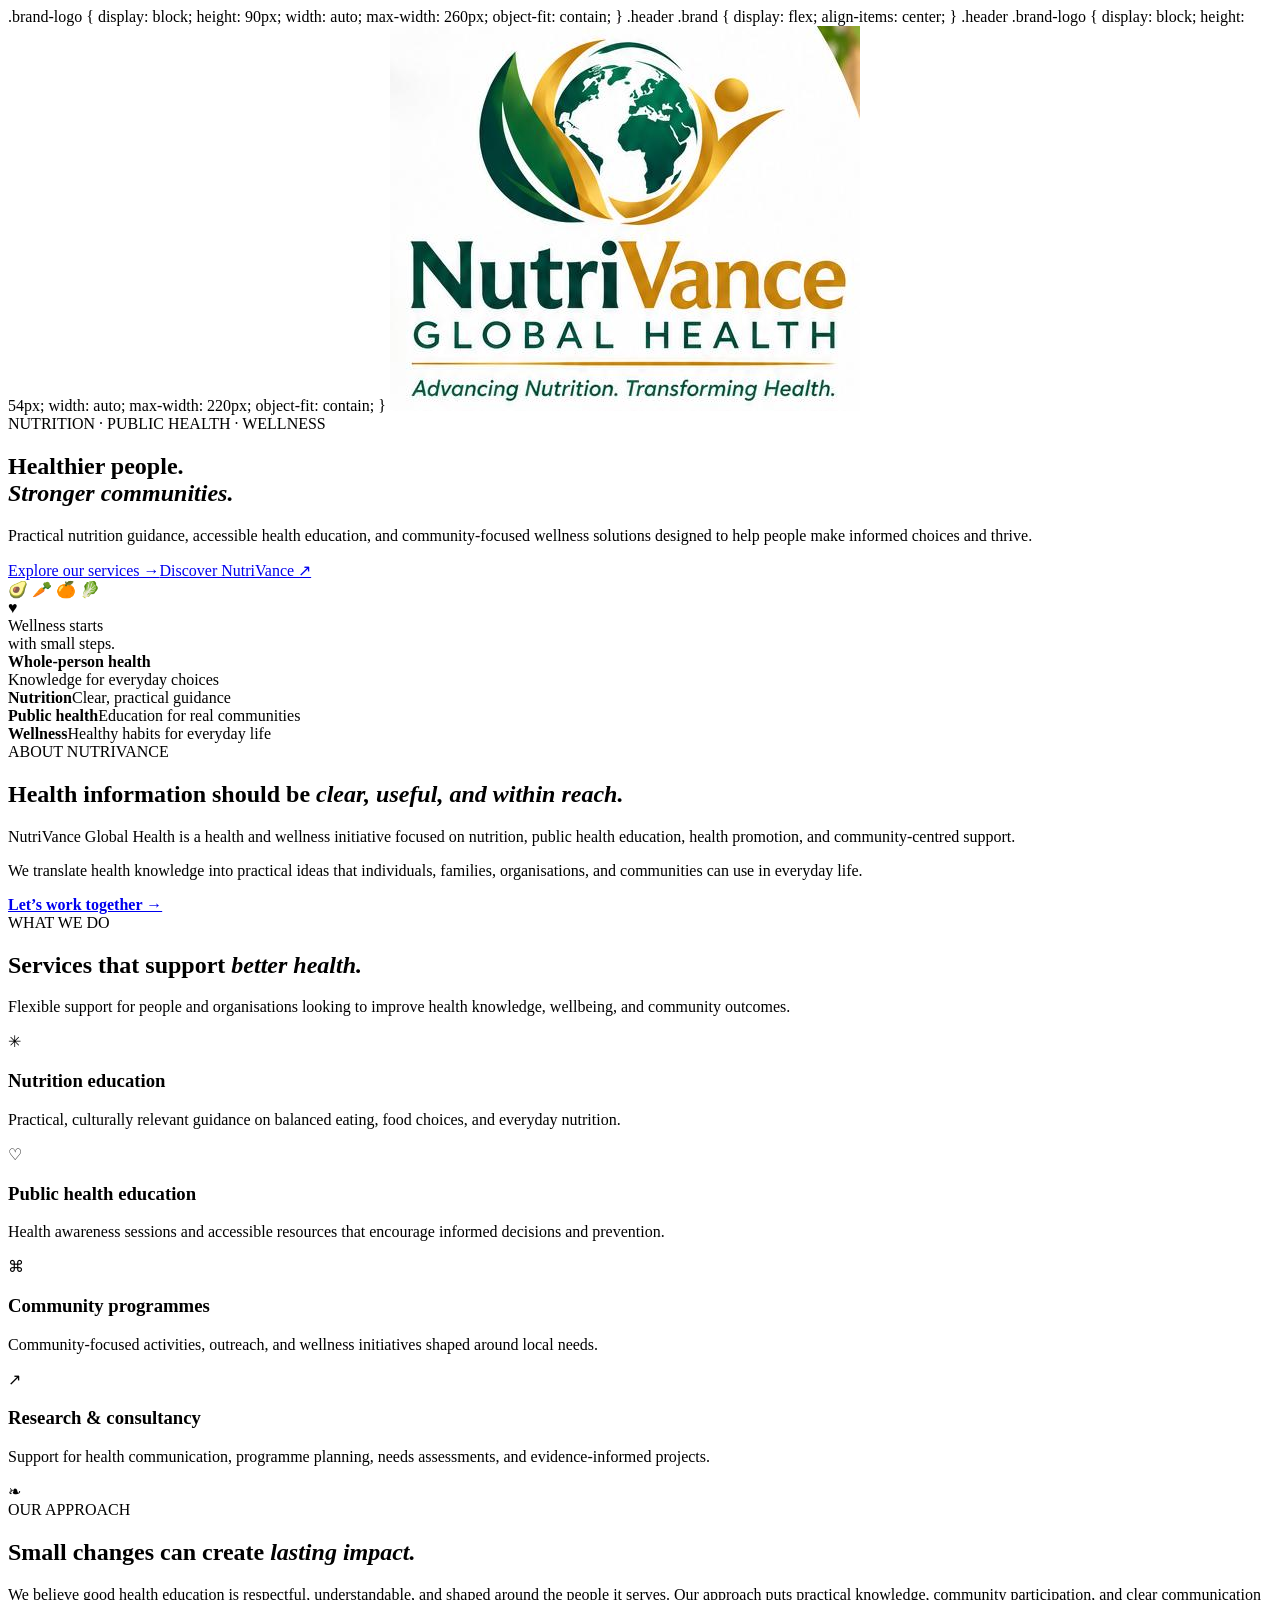
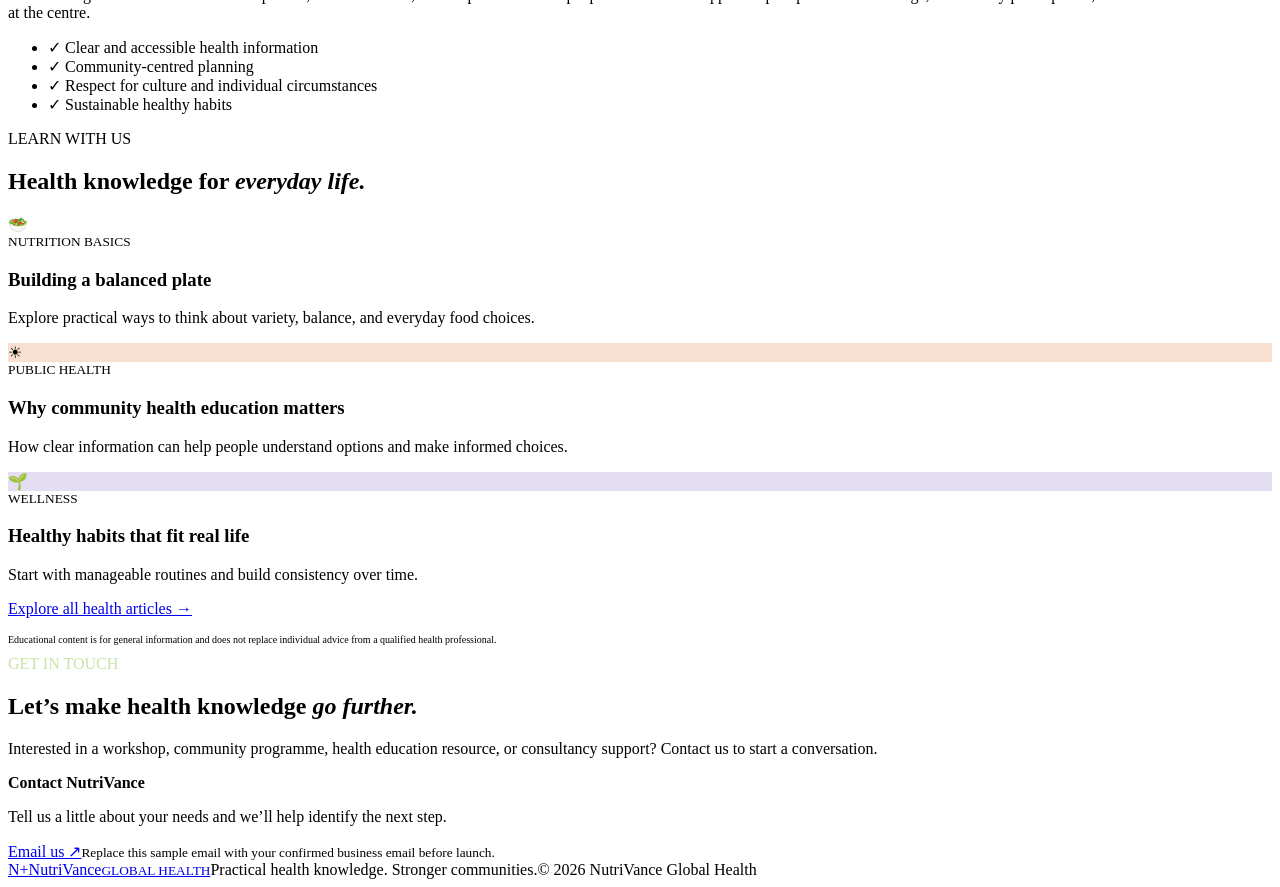
==== commit b34aca1c: "Update index.html" ====
--- a/index.html
+++ b/index.html
@@ -10,6 +10,8 @@
   display: flex;
   align-items: center;
 }
+
+.header .brand-logo {
   display: block;
   height: 54px;
   width: auto;
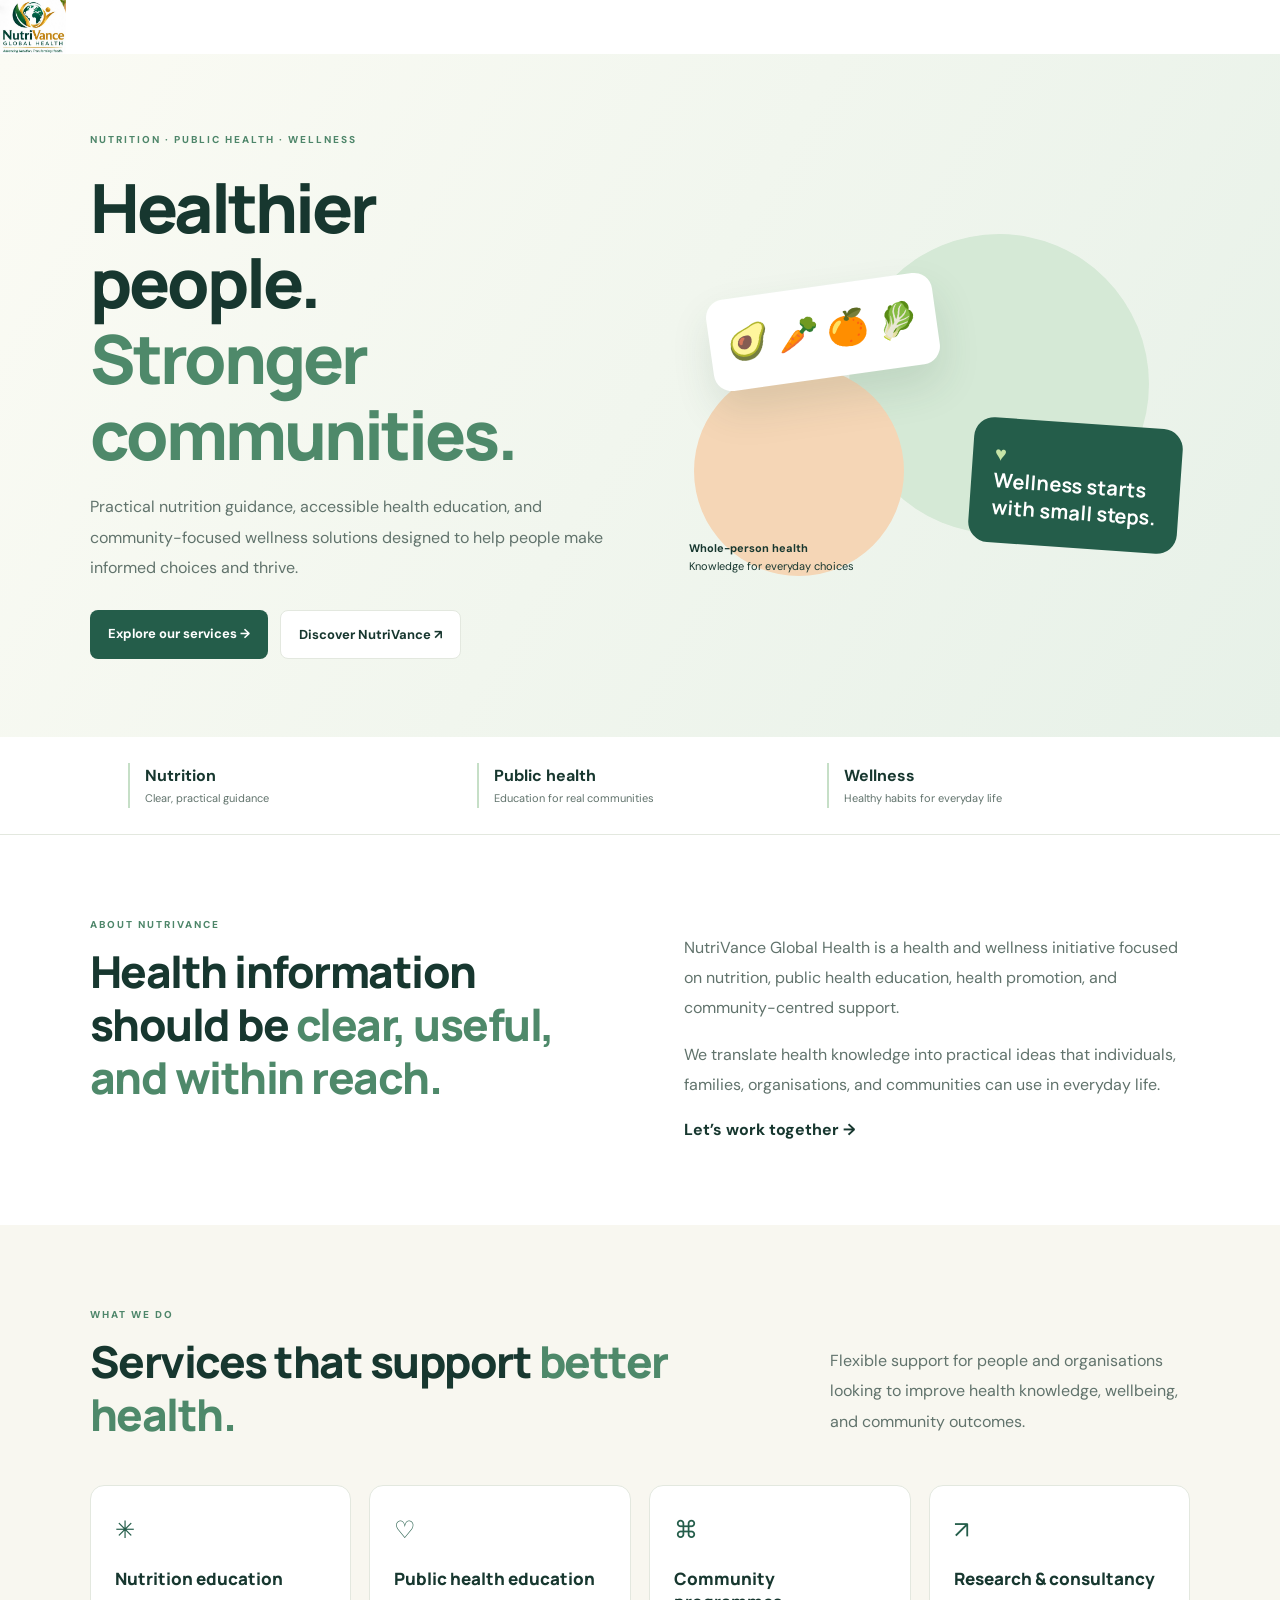
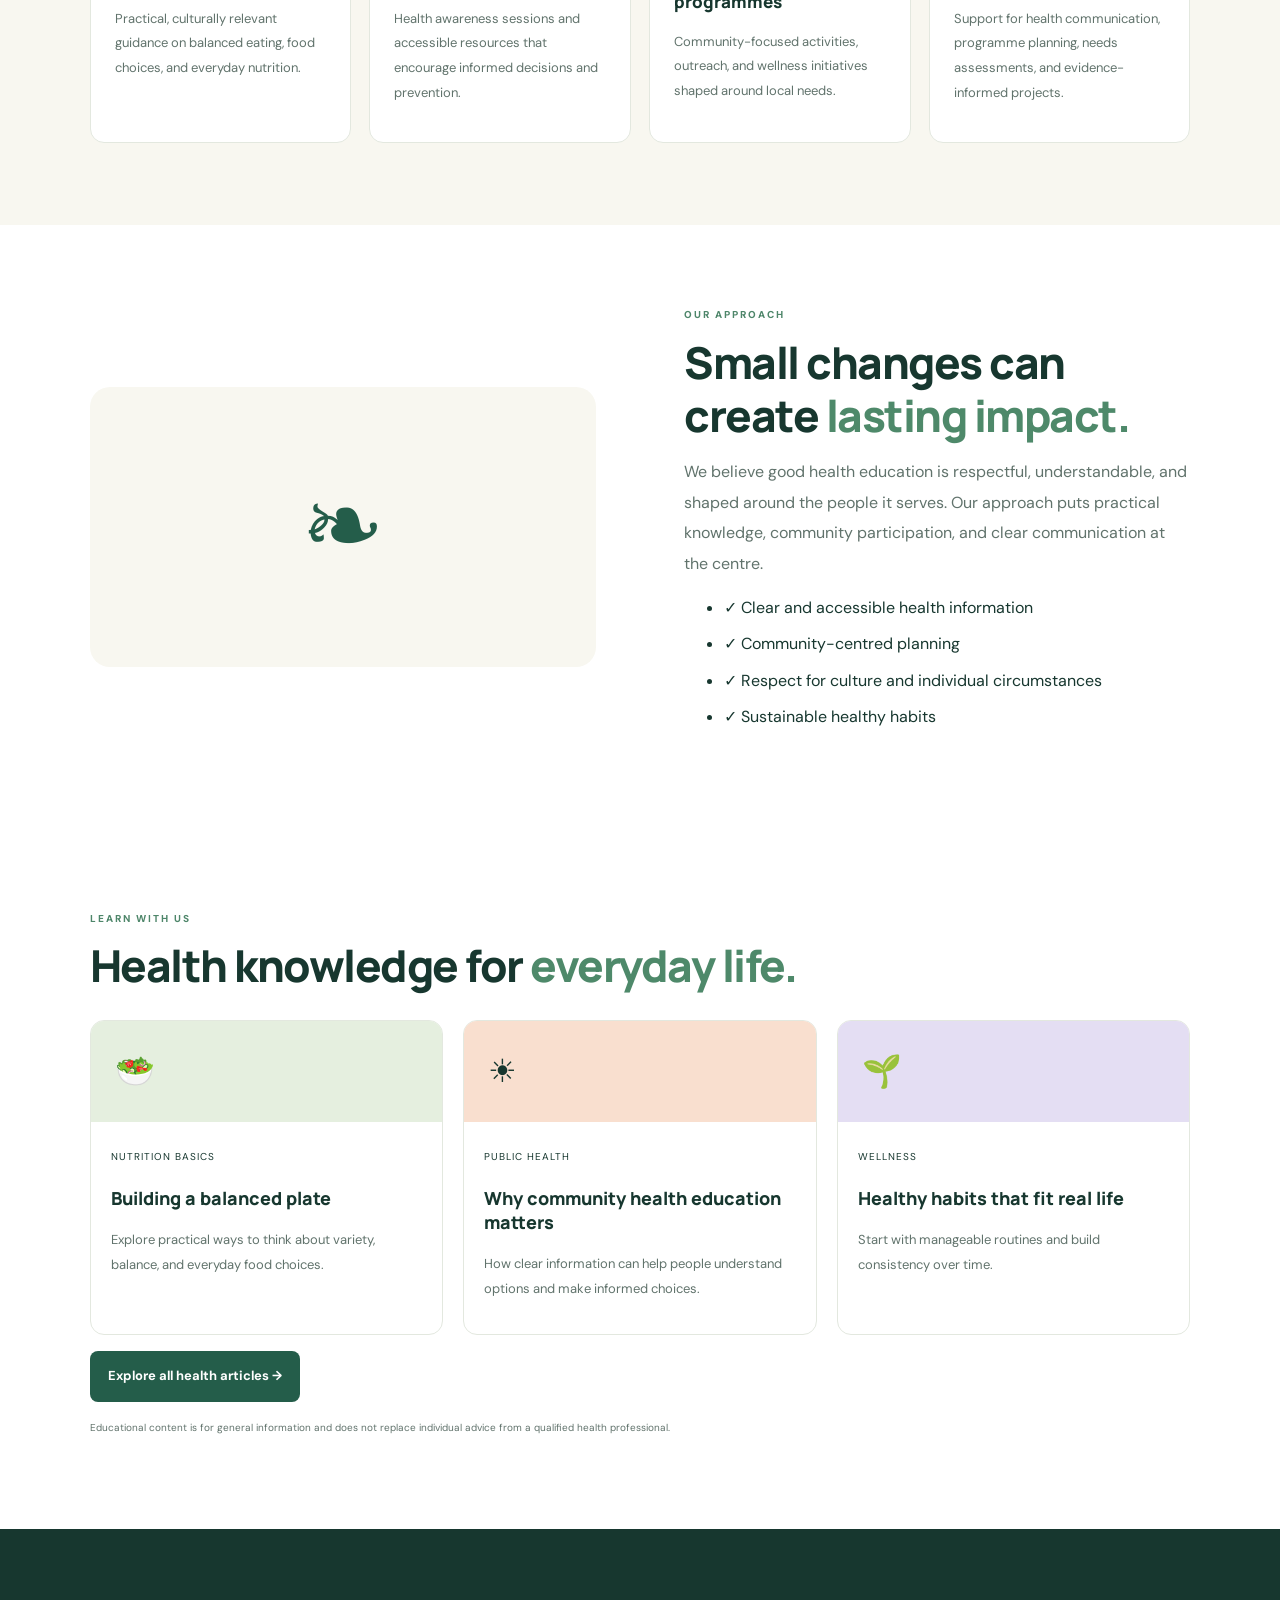
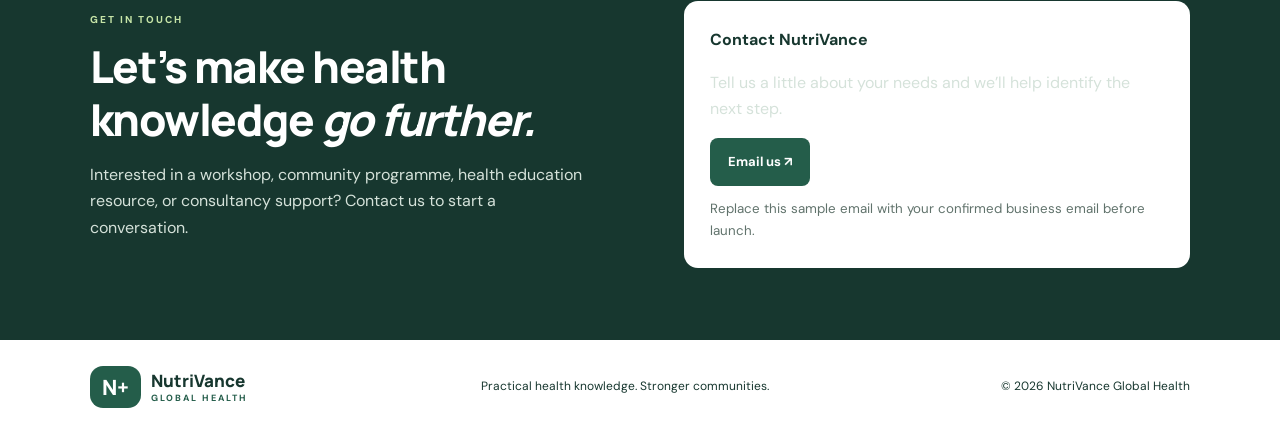
==== commit 0a510426: "Update index.html" ====
--- a/index.html
+++ b/index.html
@@ -1,24 +1,75 @@
-.brand-logo {
-  display: block;
-  height: 90px;
-  width: auto;
-  max-width: 260px;
-  object-fit: contain;
-}
-
-.header .brand {
-  display: flex;
-  align-items: center;
-}
-
-.header .brand-logo {
-  display: block;
-  height: 54px;
-  width: auto;
-  max-width: 220px;
-  object-fit: contain;
-}
-</style></head><body>
+<!DOCTYPE html>
+<html lang="en">
+<head>
+<meta charset="utf-8">
+<meta name="viewport" content="width=device-width, initial-scale=1">
+<meta name="description" content="NutriVance Global Health supports healthier communities through nutrition, public health education and wellness.">
+<title>NutriVance Global Health</title>
+<style>
+@import url('https://fonts.googleapis.com/css2?family=DM+Sans:wght@400;500;600;700&family=Manrope:wght@400;500;600;700;800&display=swap');
+:root{--ink:#17372f;--muted:#61736c;--green:#245d4a;--cream:#f8f7f0;--line:#e3e8df}
+*{box-sizing:border-box}
+html{scroll-behavior:smooth}
+body{margin:0;color:var(--ink);font-family:'DM Sans',sans-serif;line-height:1.65}
+a{color:inherit;text-decoration:none}
+.header{height:82px;display:flex;align-items:center;justify-content:space-between;padding:0 7%;border-bottom:1px solid #eef0e9;background:white;position:sticky;top:0}
+.brand{display:flex;align-items:center;gap:10px;font:800 17px Manrope}
+.brand-logo{display:block;height:54px;width:auto;max-width:220px;object-fit:contain}
+.mark{background:var(--green);color:white;border-radius:13px;padding:7px 12px;font-size:21px}
+.brand small{display:block;letter-spacing:2px;font:700 9px 'DM Sans';color:var(--green)}
+nav{display:flex;align-items:center;gap:28px;font-size:13px;font-weight:700}
+.cta{background:var(--green);color:white;padding:12px 18px;border-radius:8px}
+.hero{padding:78px 7%;display:grid;grid-template-columns:1fr 1fr;gap:6%;align-items:center;background:linear-gradient(120deg,#fbfbf4,#e7f1e8)}
+.eyebrow,.tag{font-size:10px;letter-spacing:2px;font-weight:800;color:#4e866a}
+.hero h1{font:800 clamp(42px,5.3vw,68px)/1.12 Manrope;letter-spacing:-3px;margin:20px 0}
+.hero h1 em,.section h2 em{font-style:normal;color:#4e896a}
+.hero p,.section p{color:var(--muted);line-height:1.9}
+.hero p{max-width:540px}
+.buttons{display:flex;gap:12px;margin-top:26px;flex-wrap:wrap}
+.button{padding:13px 18px;border-radius:8px;font-weight:700;font-size:13px;background:var(--green);color:white;display:inline-block}
+.button.secondary{background:white;color:var(--ink);border:1px solid var(--line)}
+.art{height:360px;position:relative;display:grid;place-items:center}
+.orb{position:absolute;border-radius:50%;width:300px;height:300px;background:#d5e9d6;right:8%;top:5%}
+.orb2{position:absolute;border-radius:50%;width:210px;height:210px;background:#f5d6b6;left:4%;bottom:0}
+.food{position:absolute;z-index:1;top:70px;left:7%;padding:18px;background:white;border-radius:18px;box-shadow:0 20px 40px #284f3920;font-size:34px;transform:rotate(-8deg)}
+.heart{position:absolute;z-index:2;right:2%;bottom:28px;background:var(--green);color:white;padding:22px;border-radius:20px;transform:rotate(4deg);font:700 20px Manrope}
+.heart span{color:#c6e4a7}
+.caption{position:absolute;bottom:0;left:3%;font-size:11px}
+.strip{display:grid;grid-template-columns:repeat(3,1fr);gap:24px;padding:26px 10%;border-bottom:1px solid var(--line)}
+.strip div{border-left:2px solid #c6dfc7;padding-left:15px}
+.strip strong,.strip span{display:block}
+.strip span{font-size:11px;color:var(--muted)}
+.section{padding:82px 7%}
+.intro{display:grid;grid-template-columns:1fr 1fr;gap:8%;align-items:start}
+.section h2,.contact h2{font:800 clamp(30px,3.5vw,44px)/1.2 Manrope;letter-spacing:-1.5px;margin:12px 0}
+.services{background:var(--cream)}
+.heading{display:flex;justify-content:space-between;gap:30px;align-items:end;margin-bottom:32px}
+.heading p{max-width:360px}
+.cards{display:grid;grid-template-columns:repeat(4,1fr);gap:18px}
+.card{background:white;padding:24px;border:1px solid var(--line);border-radius:14px}
+.card .icon{font-size:24px;color:var(--green)}
+.card h3{font:800 17px Manrope}
+.card p{font-size:13px}
+.approach{display:grid;grid-template-columns:1fr 1fr;gap:8%;align-items:center}
+.visual{background:var(--cream);border-radius:20px;min-height:280px;display:grid;place-items:center;font-size:100px;color:var(--green)}
+.approach li{margin:10px 0}
+.article-grid{display:grid;grid-template-columns:repeat(3,1fr);gap:20px;margin-top:28px}
+.article{border:1px solid var(--line);border-radius:14px;overflow:hidden}
+.article .emoji{padding:24px;background:#e5efdf;font-size:32px}
+.article>div:last-child{padding:20px}
+.article small{font-size:10px;letter-spacing:1px}
+.article h3{font:800 18px Manrope}
+.article p{font-size:13px}
+.contact{padding:72px 7%;background:var(--ink);color:white;display:grid;grid-template-columns:1fr 1fr;gap:8%;align-items:center}
+.contact p{color:#d5e2da}
+.panel{background:white;color:var(--ink);padding:26px;border-radius:14px}
+.panel small{display:block;color:var(--muted);margin-top:12px}
+.footer{padding:26px 7%;display:flex;justify-content:space-between;align-items:center;gap:20px;font-size:12px;flex-wrap:wrap}
+@media(max-width:800px){.hero,.intro,.approach,.contact{grid-template-columns:1fr}.hero{padding-top:48px}.art{height:300px}.cards{grid-template-columns:repeat(2,1fr)}.article-grid{grid-template-columns:1fr}.strip{padding:22px 7%;gap:12px}.heading{display:block}nav{gap:10px}}
+@media(max-width:480px){.cards{grid-template-columns:1fr}.strip{grid-template-columns:1fr}.brand-logo{max-width:190px}}
+</style>
+</head>
+<body>
 <a class="brand" href="#home"><img src="nutrivance-logo.jpeg" alt="NutriVance Global Health" class="brand-logo"></a>
 <main><section class="hero" id="home"><div><div class="eyebrow">NUTRITION · PUBLIC HEALTH · WELLNESS</div><h1>Healthier people.<br><em>Stronger communities.</em></h1><p>Practical nutrition guidance, accessible health education, and community-focused wellness solutions designed to help people make informed choices and thrive.</p><div class="buttons"><a class="button" href="#services">Explore our services →</a><a class="button secondary" href="#about">Discover NutriVance ↗</a></div></div><div class="art"><div class="orb"></div><div class="orb2"></div><div class="food">🥑 🥕 🍊 🥬</div><div class="heart"><span>♥</span><br>Wellness starts<br>with small steps.</div><div class="caption"><b>Whole-person health</b><br>Knowledge for everyday choices</div></div></section>
 <div class="strip"><div><strong>Nutrition</strong><span>Clear, practical guidance</span></div><div><strong>Public health</strong><span>Education for real communities</span></div><div><strong>Wellness</strong><span>Healthy habits for everyday life</span></div></div>
@@ -28,3 +79,9 @@
 <section class="section articles" id="articles"><div class="tag">LEARN WITH US</div><h2>Health knowledge for <em>everyday life.</em></h2><div class="article-grid"><article class="article"><div class="emoji">🥗</div><div><small>NUTRITION BASICS</small><h3>Building a balanced plate</h3><p>Explore practical ways to think about variety, balance, and everyday food choices.</p></div></article><article class="article"><div class="emoji" style="background:#f9dfcf">☀</div><div><small>PUBLIC HEALTH</small><h3>Why community health education matters</h3><p>How clear information can help people understand options and make informed choices.</p></div></article><article class="article"><div class="emoji" style="background:#e4def3">🌱</div><div><small>WELLNESS</small><h3>Healthy habits that fit real life</h3><p>Start with manageable routines and build consistency over time.</p></div></article></div><p><a class="button" href="articles.html">Explore all health articles →</a></p><p style="font-size:10px">Educational content is for general information and does not replace individual advice from a qualified health professional.</p></section>
 <section class="contact" id="contact"><div><div class="tag" style="color:#c6e4a7">GET IN TOUCH</div><h2>Let’s make health knowledge <em>go further.</em></h2><p>Interested in a workshop, community programme, health education resource, or consultancy support? Contact us to start a conversation.</p></div><div class="panel"><b>Contact NutriVance</b><p>Tell us a little about your needs and we’ll help identify the next step.</p><a class="button" href="mailto:hello@nutrivanceglobalhealth.com?subject=NutriVance%20Global%20Health%20Enquiry">Email us ↗</a><small>Replace this sample email with your confirmed business email before launch.</small></div></section></main>
 <footer class="footer"><a class="brand" href="#home"><span class="mark">N+</span><span>NutriVance<small>GLOBAL HEALTH</small></span></a><span>Practical health knowledge. Stronger communities.</span><span>© <span id="year"></span> NutriVance Global Health</span></footer><script>document.getElementById('year').textContent=new Date().getFullYear()</script></body></html>
+</footer>
+<script>
+document.getElementById('year').textContent = new Date().getFullYear();
+</script>
+</body>
+</html>
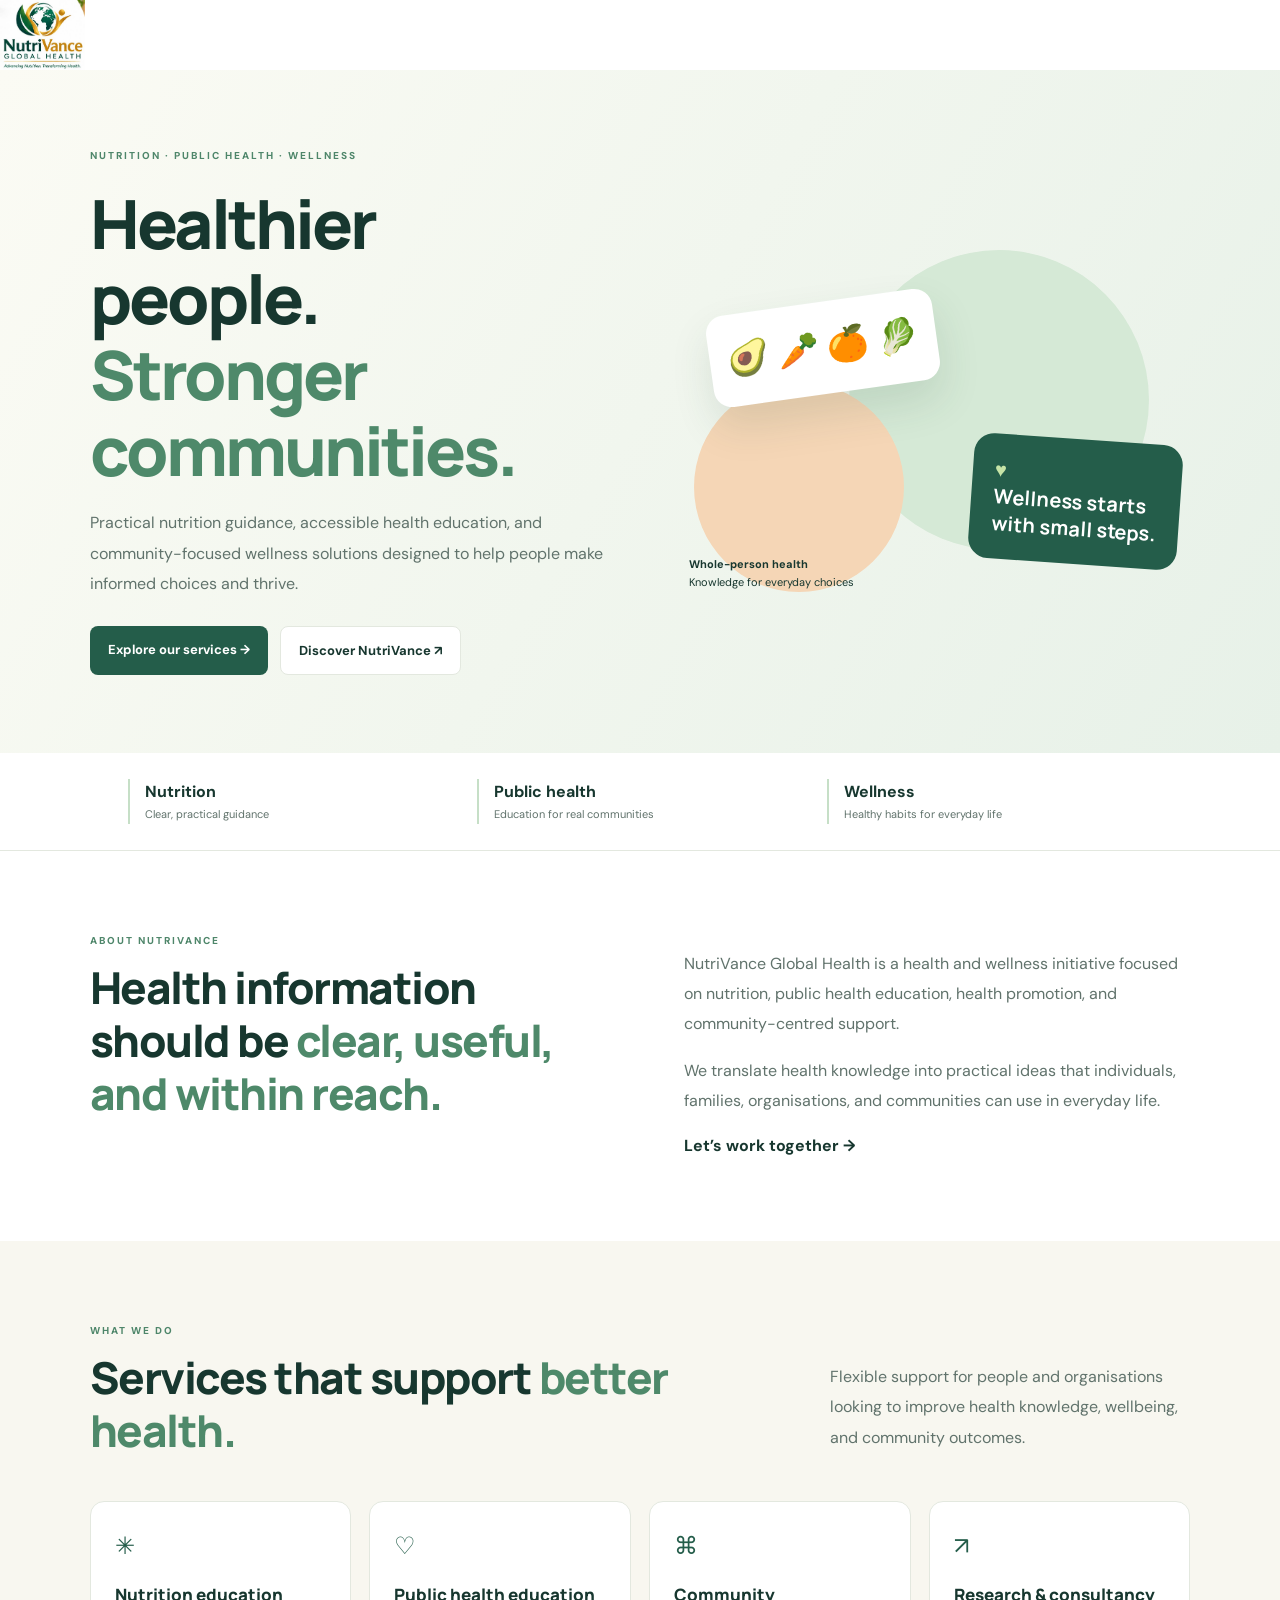
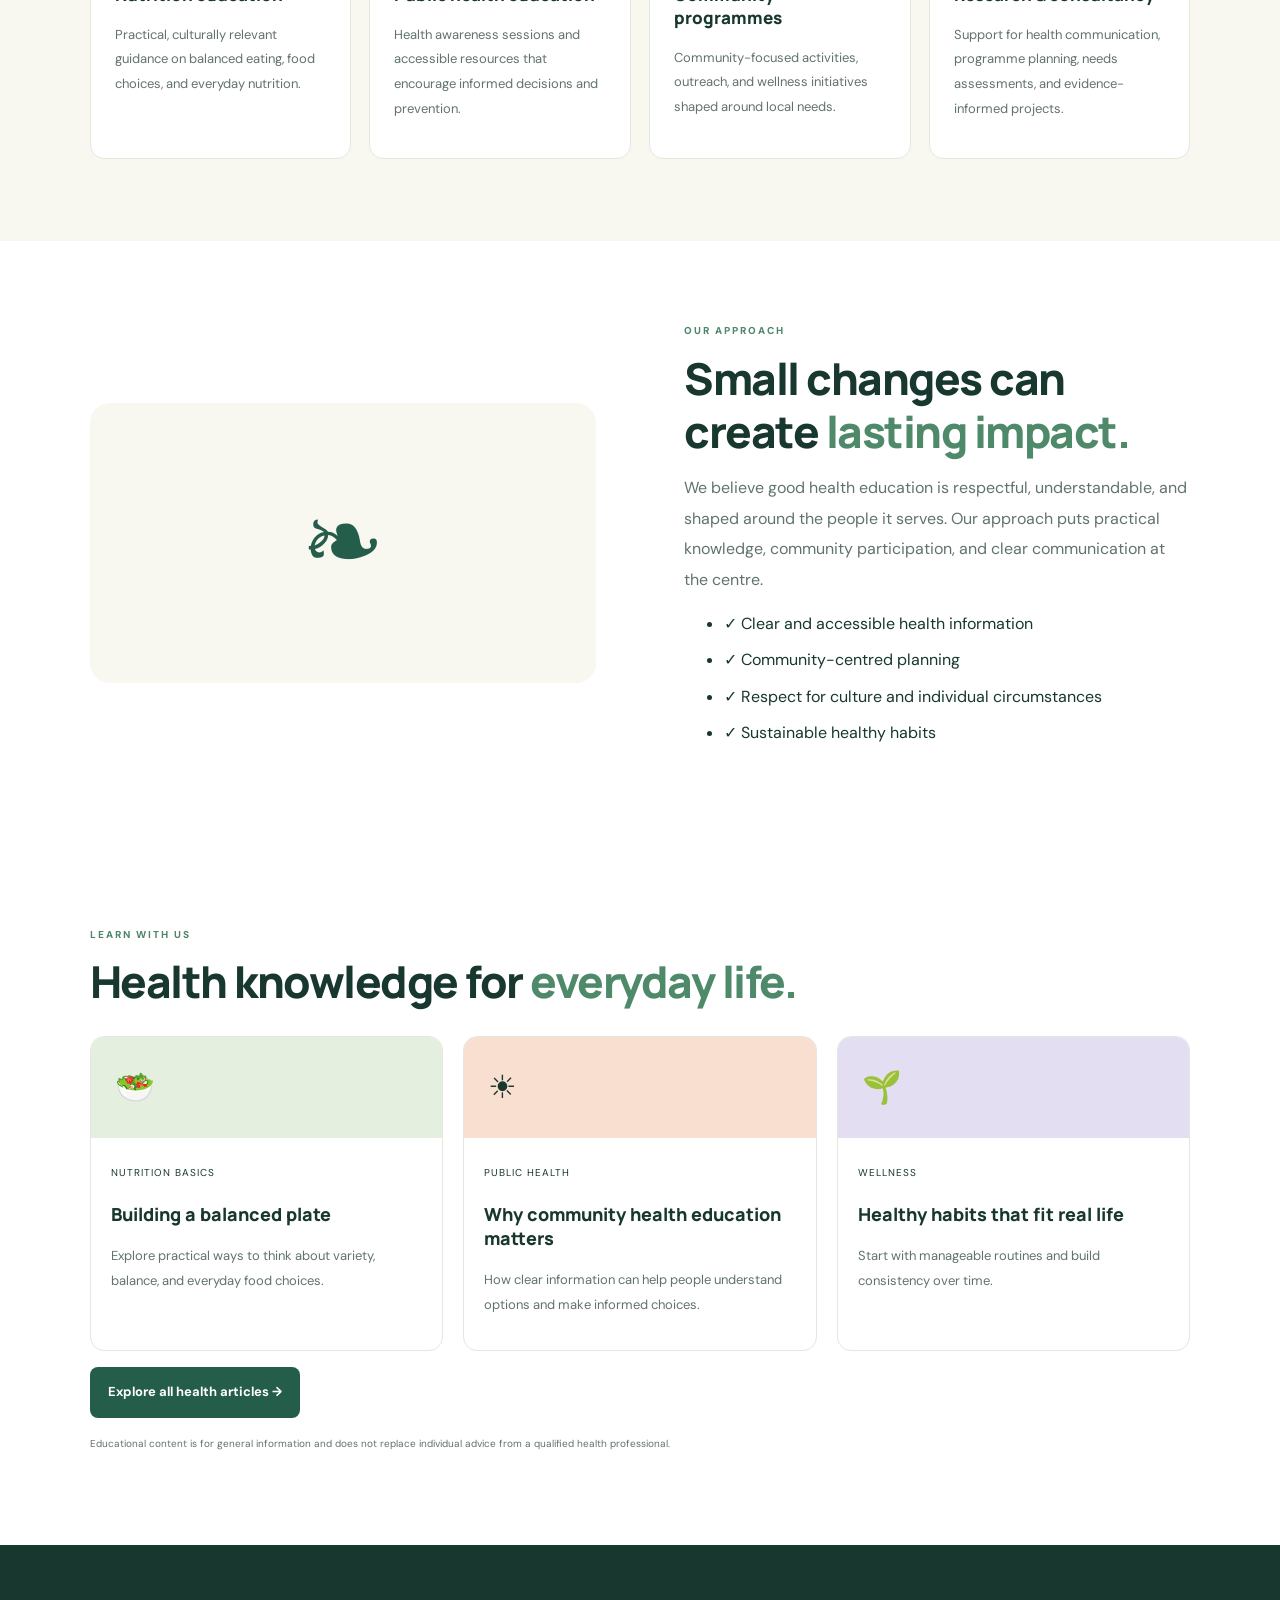
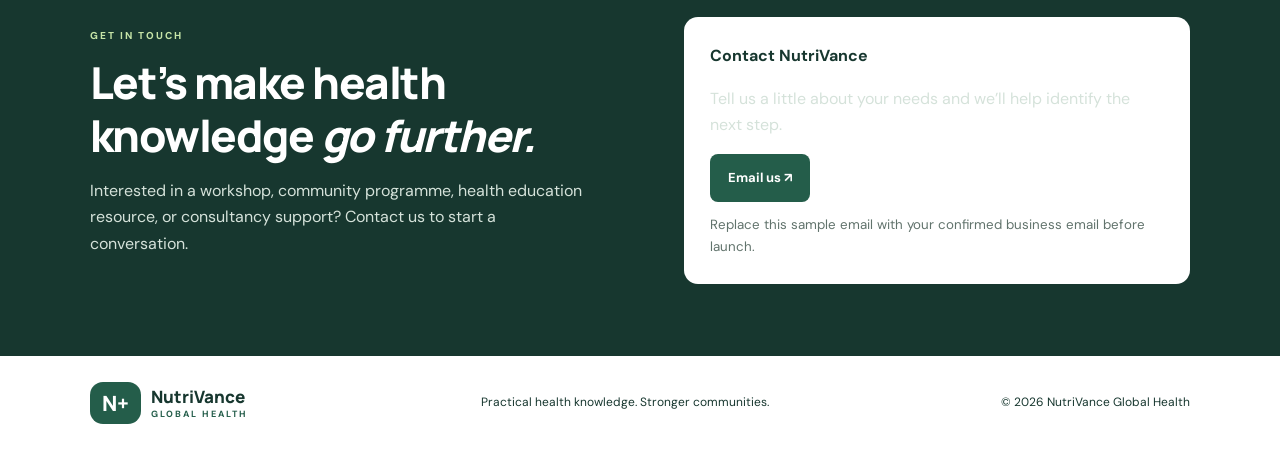
==== commit 39dce764: "Update index.html" ====
--- a/index.html
+++ b/index.html
@@ -14,7 +14,7 @@
 a{color:inherit;text-decoration:none}
 .header{height:82px;display:flex;align-items:center;justify-content:space-between;padding:0 7%;border-bottom:1px solid #eef0e9;background:white;position:sticky;top:0}
 .brand{display:flex;align-items:center;gap:10px;font:800 17px Manrope}
-.brand-logo{display:block;height:54px;width:auto;max-width:220px;object-fit:contain}
+.brand-logo{display:block;height:70px;width:auto;max-width:260px;object-fit:contain}
 .mark{background:var(--green);color:white;border-radius:13px;padding:7px 12px;font-size:21px}
 .brand small{display:block;letter-spacing:2px;font:700 9px 'DM Sans';color:var(--green)}
 nav{display:flex;align-items:center;gap:28px;font-size:13px;font-weight:700}
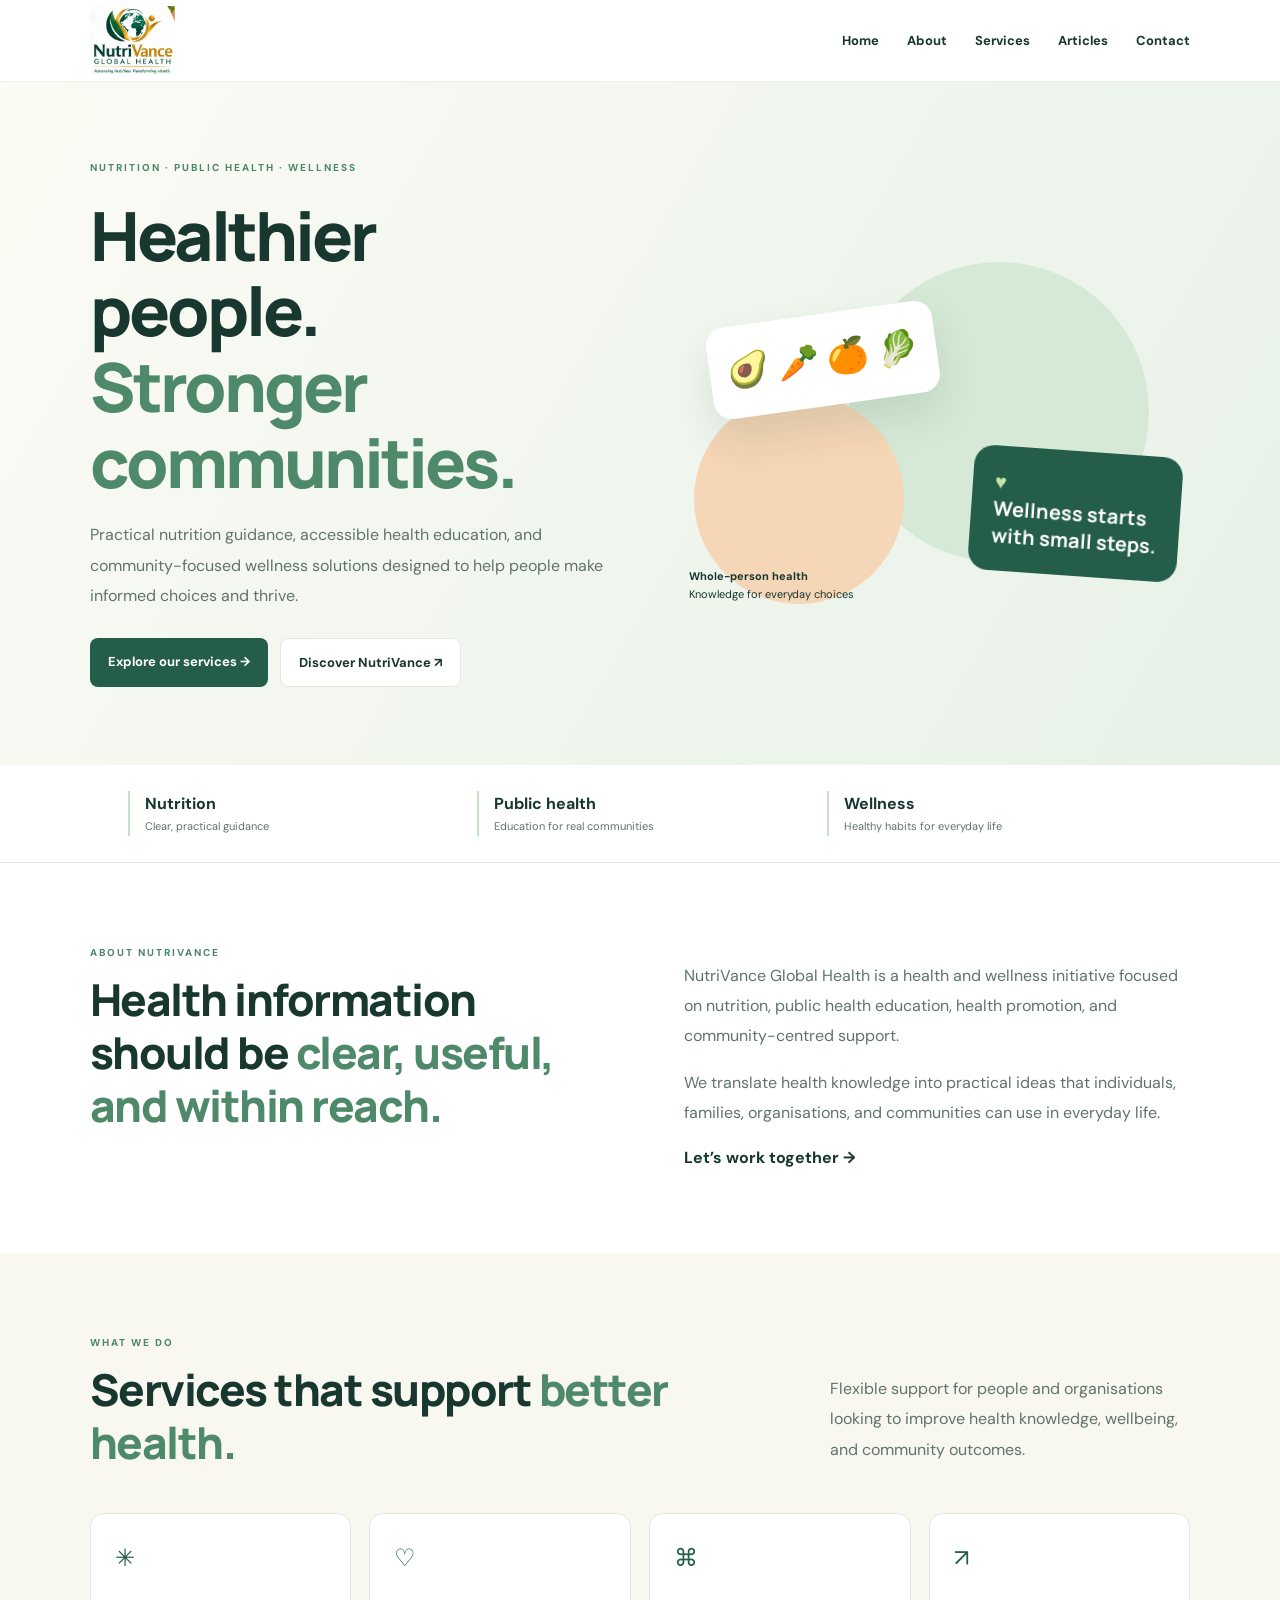
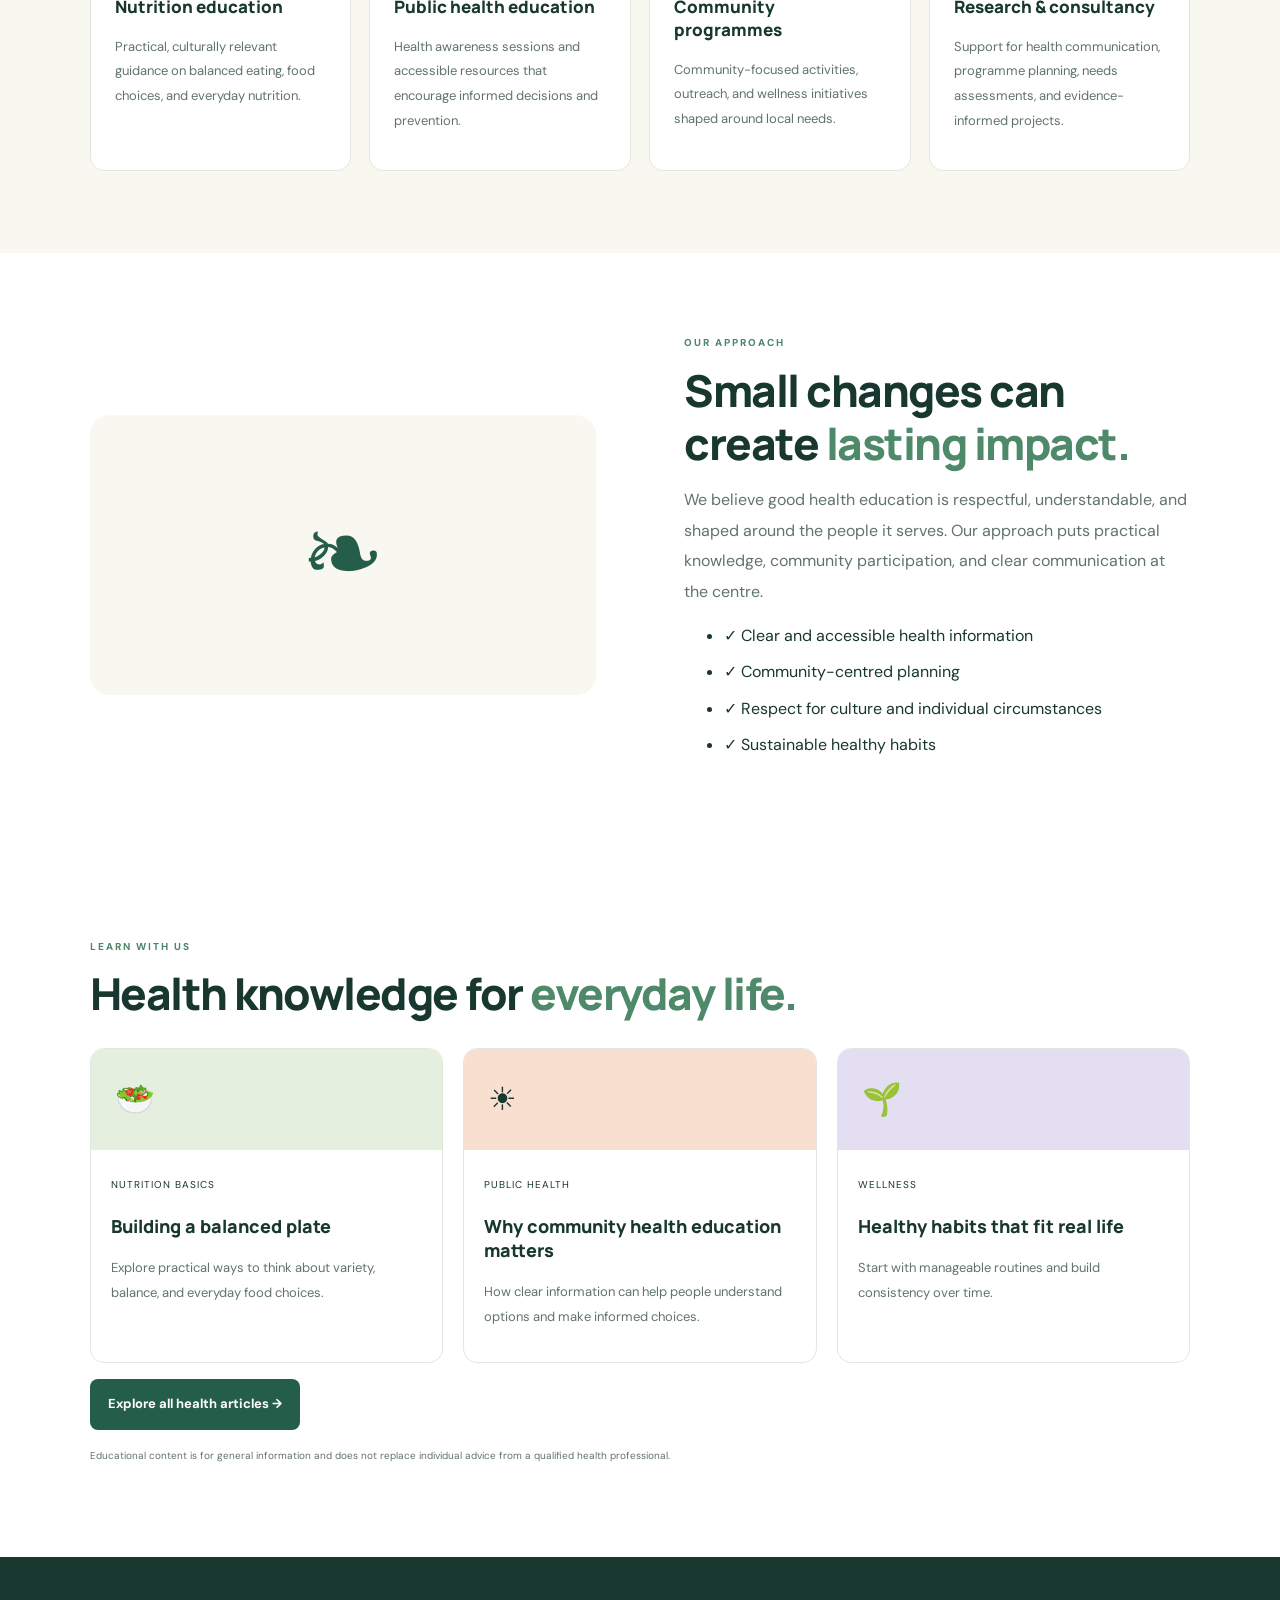
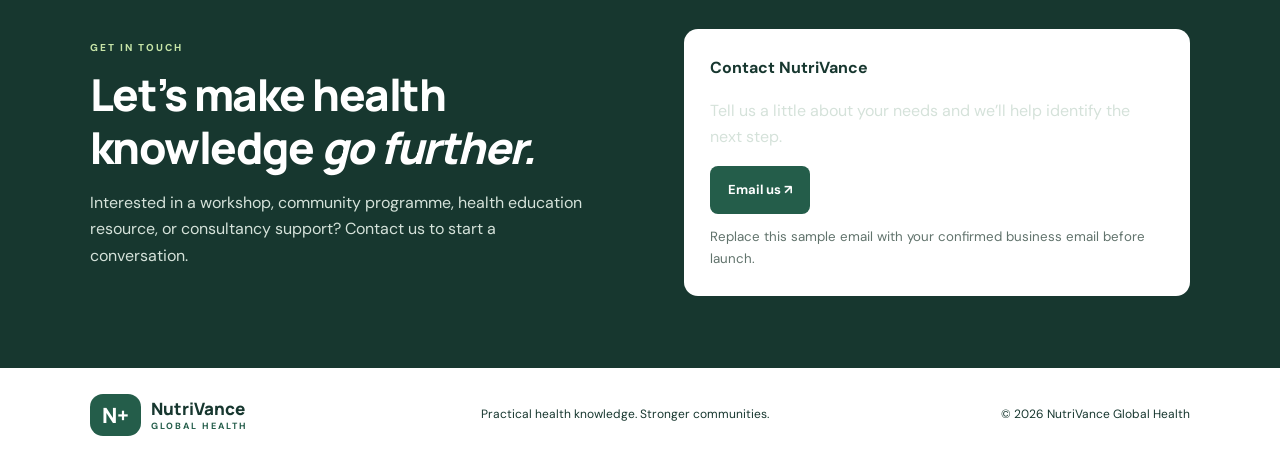
==== commit b36633d7: "Update index.html" ====
--- a/index.html
+++ b/index.html
@@ -70,7 +70,18 @@
 </style>
 </head>
 <body>
-<a class="brand" href="#home"><img src="nutrivance-logo.jpeg" alt="NutriVance Global Health" class="brand-logo"></a>
+<header class="header">
+  <a class="brand" href="#home">
+    <img src="nutrivance-logo.jpeg" alt="NutriVance Global Health" class="brand-logo">
+  </a>
+  <nav>
+    <a href="#home">Home</a>
+    <a href="#about">About</a>
+    <a href="#services">Services</a>
+    <a href="#articles">Articles</a>
+    <a href="#contact">Contact</a>
+  </nav>
+</header>
 <main><section class="hero" id="home"><div><div class="eyebrow">NUTRITION · PUBLIC HEALTH · WELLNESS</div><h1>Healthier people.<br><em>Stronger communities.</em></h1><p>Practical nutrition guidance, accessible health education, and community-focused wellness solutions designed to help people make informed choices and thrive.</p><div class="buttons"><a class="button" href="#services">Explore our services →</a><a class="button secondary" href="#about">Discover NutriVance ↗</a></div></div><div class="art"><div class="orb"></div><div class="orb2"></div><div class="food">🥑 🥕 🍊 🥬</div><div class="heart"><span>♥</span><br>Wellness starts<br>with small steps.</div><div class="caption"><b>Whole-person health</b><br>Knowledge for everyday choices</div></div></section>
 <div class="strip"><div><strong>Nutrition</strong><span>Clear, practical guidance</span></div><div><strong>Public health</strong><span>Education for real communities</span></div><div><strong>Wellness</strong><span>Healthy habits for everyday life</span></div></div>
 <section class="section intro" id="about"><div><div class="tag">ABOUT NUTRIVANCE</div><h2>Health information should be <em>clear, useful, and within reach.</em></h2></div><div><p>NutriVance Global Health is a health and wellness initiative focused on nutrition, public health education, health promotion, and community-centred support.</p><p>We translate health knowledge into practical ideas that individuals, families, organisations, and communities can use in everyday life.</p><a href="#contact"><b>Let’s work together →</b></a></div></section>
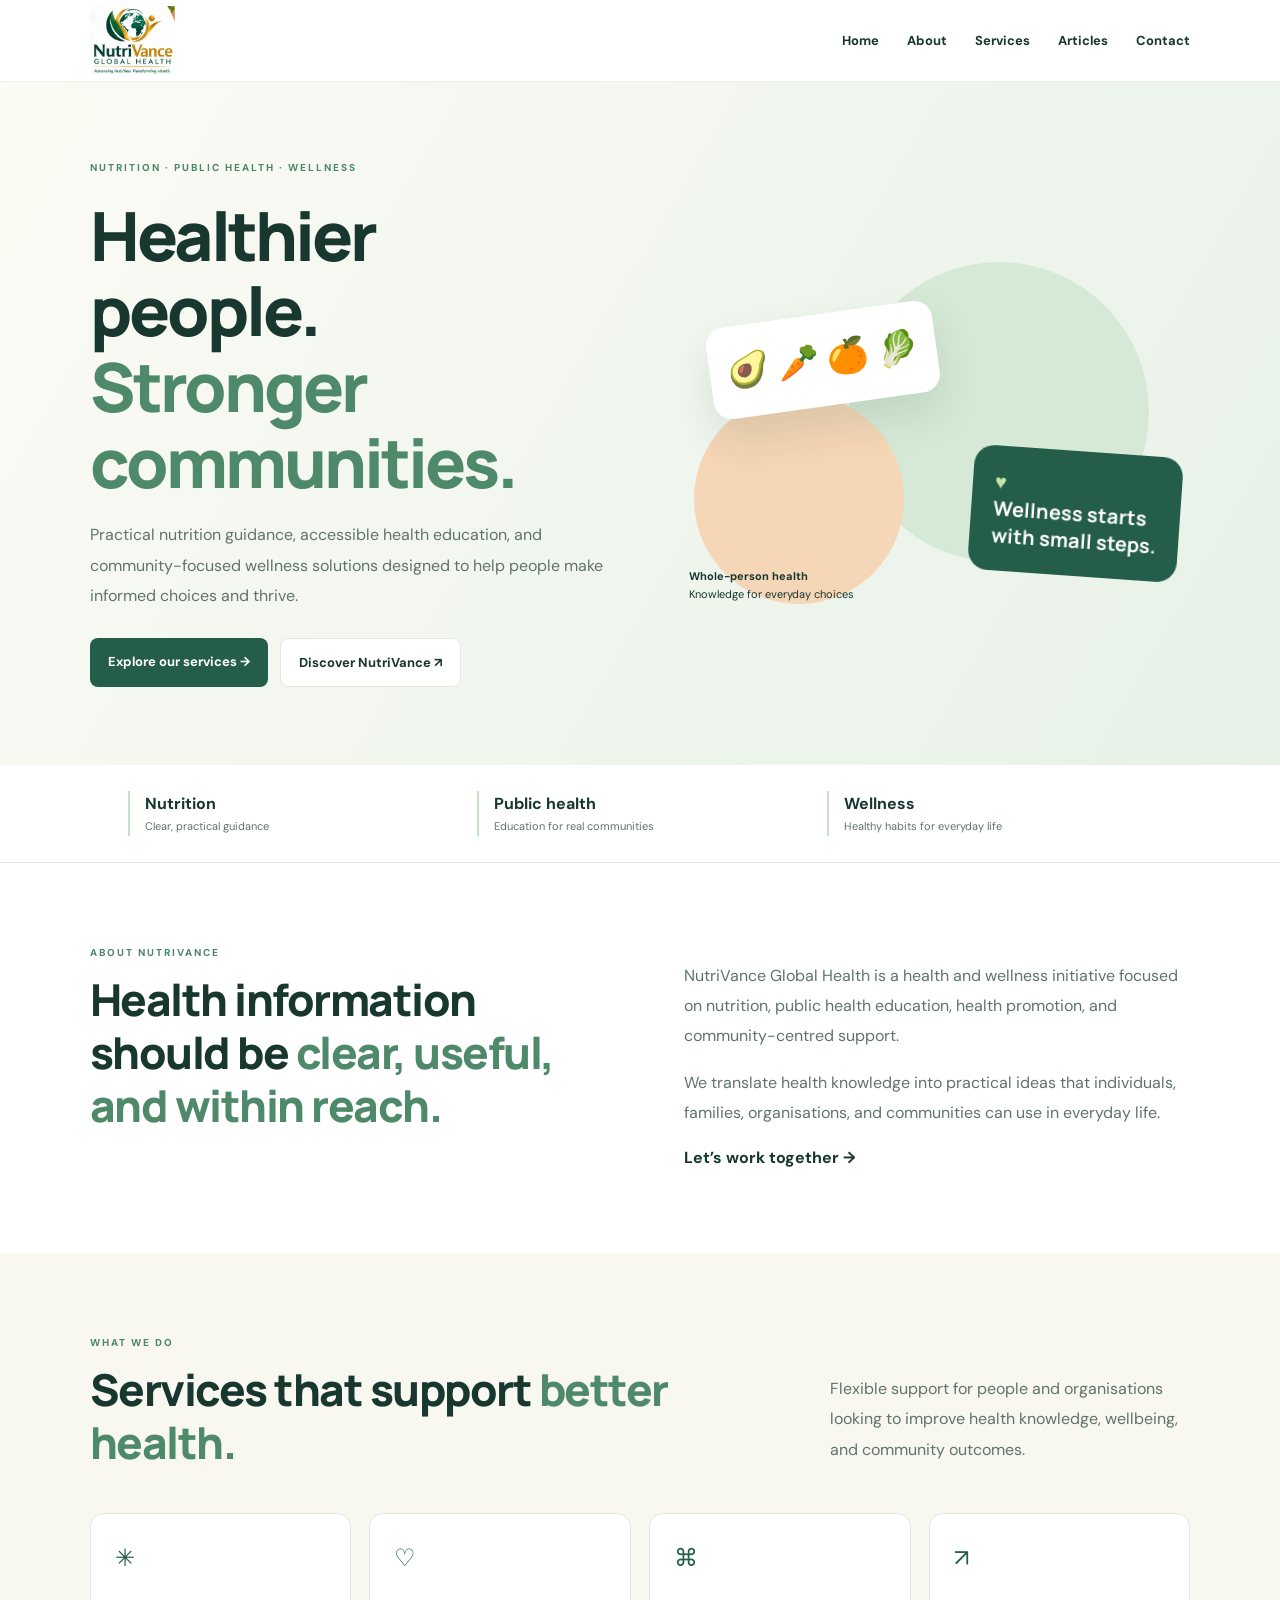
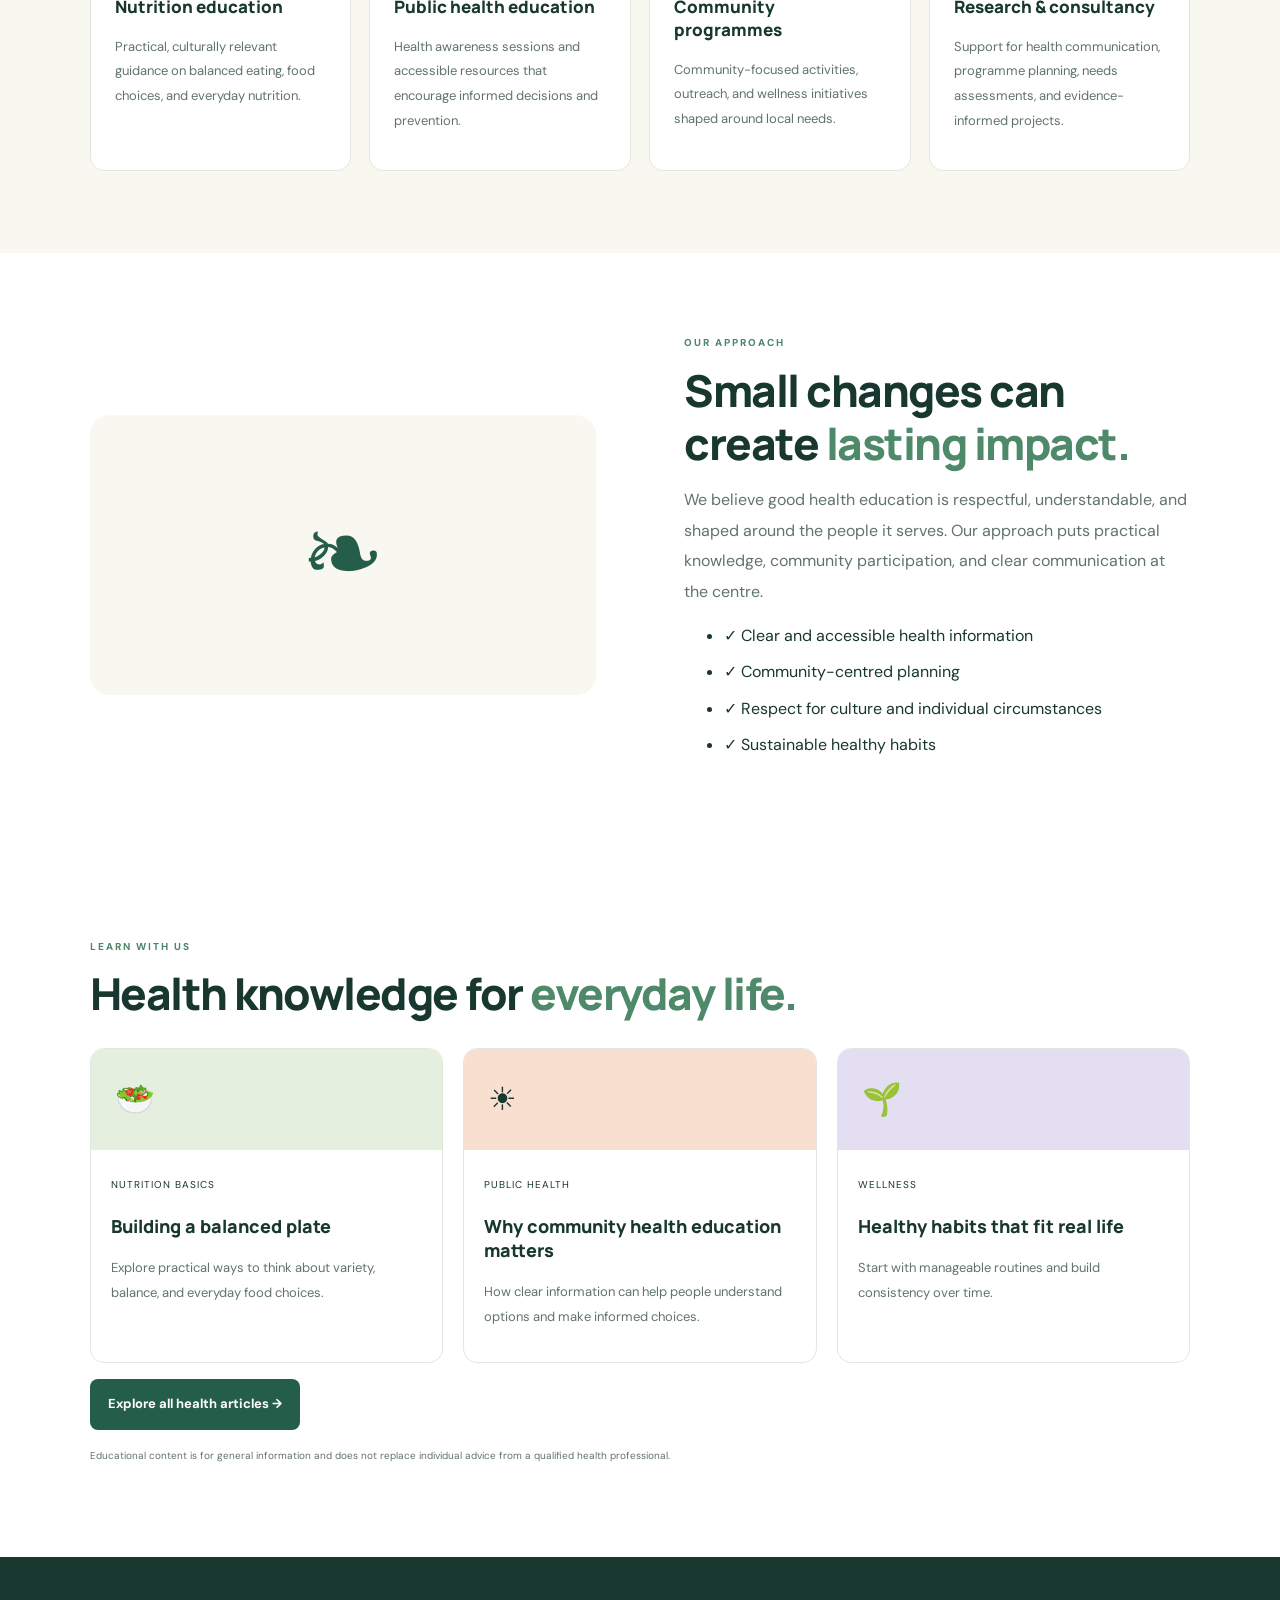
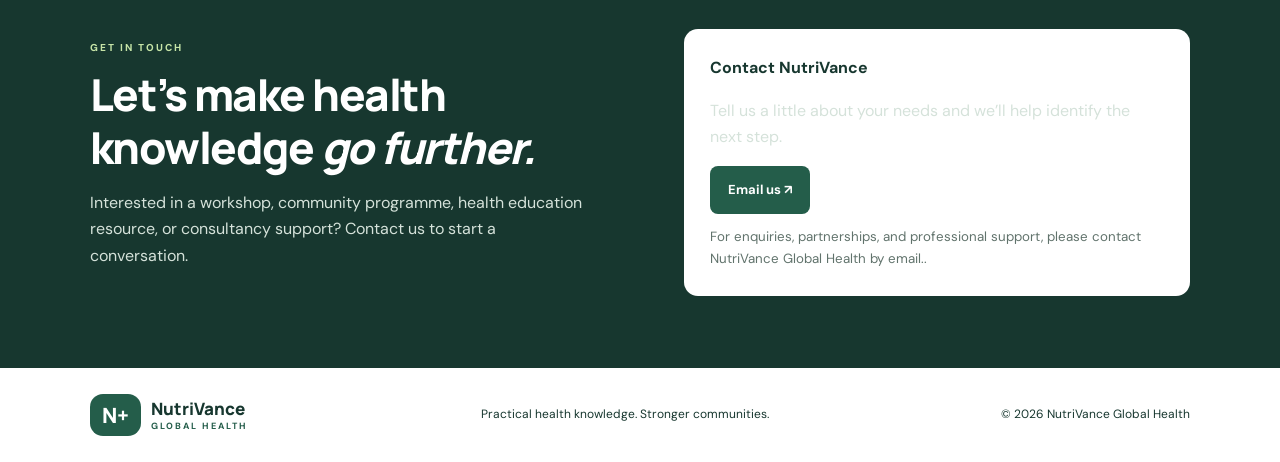
==== commit 685f1d21: "Update index.html" ====
--- a/index.html
+++ b/index.html
@@ -88,7 +88,7 @@
 <section class="section services" id="services"><div class="heading"><div><div class="tag">WHAT WE DO</div><h2>Services that support <em>better health.</em></h2></div><p>Flexible support for people and organisations looking to improve health knowledge, wellbeing, and community outcomes.</p></div><div class="cards"><article class="card"><div class="icon">✳</div><h3>Nutrition education</h3><p>Practical, culturally relevant guidance on balanced eating, food choices, and everyday nutrition.</p></article><article class="card"><div class="icon">♡</div><h3>Public health education</h3><p>Health awareness sessions and accessible resources that encourage informed decisions and prevention.</p></article><article class="card"><div class="icon">⌘</div><h3>Community programmes</h3><p>Community-focused activities, outreach, and wellness initiatives shaped around local needs.</p></article><article class="card"><div class="icon">↗</div><h3>Research & consultancy</h3><p>Support for health communication, programme planning, needs assessments, and evidence-informed projects.</p></article></div></section>
 <section class="section approach" id="approach"><div class="visual">❧</div><div><div class="tag">OUR APPROACH</div><h2>Small changes can create <em>lasting impact.</em></h2><p>We believe good health education is respectful, understandable, and shaped around the people it serves. Our approach puts practical knowledge, community participation, and clear communication at the centre.</p><ul><li>✓ Clear and accessible health information</li><li>✓ Community-centred planning</li><li>✓ Respect for culture and individual circumstances</li><li>✓ Sustainable healthy habits</li></ul></div></section>
 <section class="section articles" id="articles"><div class="tag">LEARN WITH US</div><h2>Health knowledge for <em>everyday life.</em></h2><div class="article-grid"><article class="article"><div class="emoji">🥗</div><div><small>NUTRITION BASICS</small><h3>Building a balanced plate</h3><p>Explore practical ways to think about variety, balance, and everyday food choices.</p></div></article><article class="article"><div class="emoji" style="background:#f9dfcf">☀</div><div><small>PUBLIC HEALTH</small><h3>Why community health education matters</h3><p>How clear information can help people understand options and make informed choices.</p></div></article><article class="article"><div class="emoji" style="background:#e4def3">🌱</div><div><small>WELLNESS</small><h3>Healthy habits that fit real life</h3><p>Start with manageable routines and build consistency over time.</p></div></article></div><p><a class="button" href="articles.html">Explore all health articles →</a></p><p style="font-size:10px">Educational content is for general information and does not replace individual advice from a qualified health professional.</p></section>
-<section class="contact" id="contact"><div><div class="tag" style="color:#c6e4a7">GET IN TOUCH</div><h2>Let’s make health knowledge <em>go further.</em></h2><p>Interested in a workshop, community programme, health education resource, or consultancy support? Contact us to start a conversation.</p></div><div class="panel"><b>Contact NutriVance</b><p>Tell us a little about your needs and we’ll help identify the next step.</p><a class="button" href="mailto:hello@nutrivanceglobalhealth.com?subject=NutriVance%20Global%20Health%20Enquiry">Email us ↗</a><small>Replace this sample email with your confirmed business email before launch.</small></div></section></main>
+<section class="contact" id="contact"><div><div class="tag" style="color:#c6e4a7">GET IN TOUCH</div><h2>Let’s make health knowledge <em>go further.</em></h2><p>Interested in a workshop, community programme, health education resource, or consultancy support? Contact us to start a conversation.</p></div><div class="panel"><b>Contact NutriVance</b><p>Tell us a little about your needs and we’ll help identify the next step.</p><a class="button" href="mailto:nutrivance3@gmail.com?subject=NutriVance%20Global%20Health%20Enquiry">Email us ↗</a><small>For enquiries, partnerships, and professional support, please contact NutriVance Global Health by email..</small></div></section></main>
 <footer class="footer"><a class="brand" href="#home"><span class="mark">N+</span><span>NutriVance<small>GLOBAL HEALTH</small></span></a><span>Practical health knowledge. Stronger communities.</span><span>© <span id="year"></span> NutriVance Global Health</span></footer><script>document.getElementById('year').textContent=new Date().getFullYear()</script></body></html>
 </footer>
 <script>
